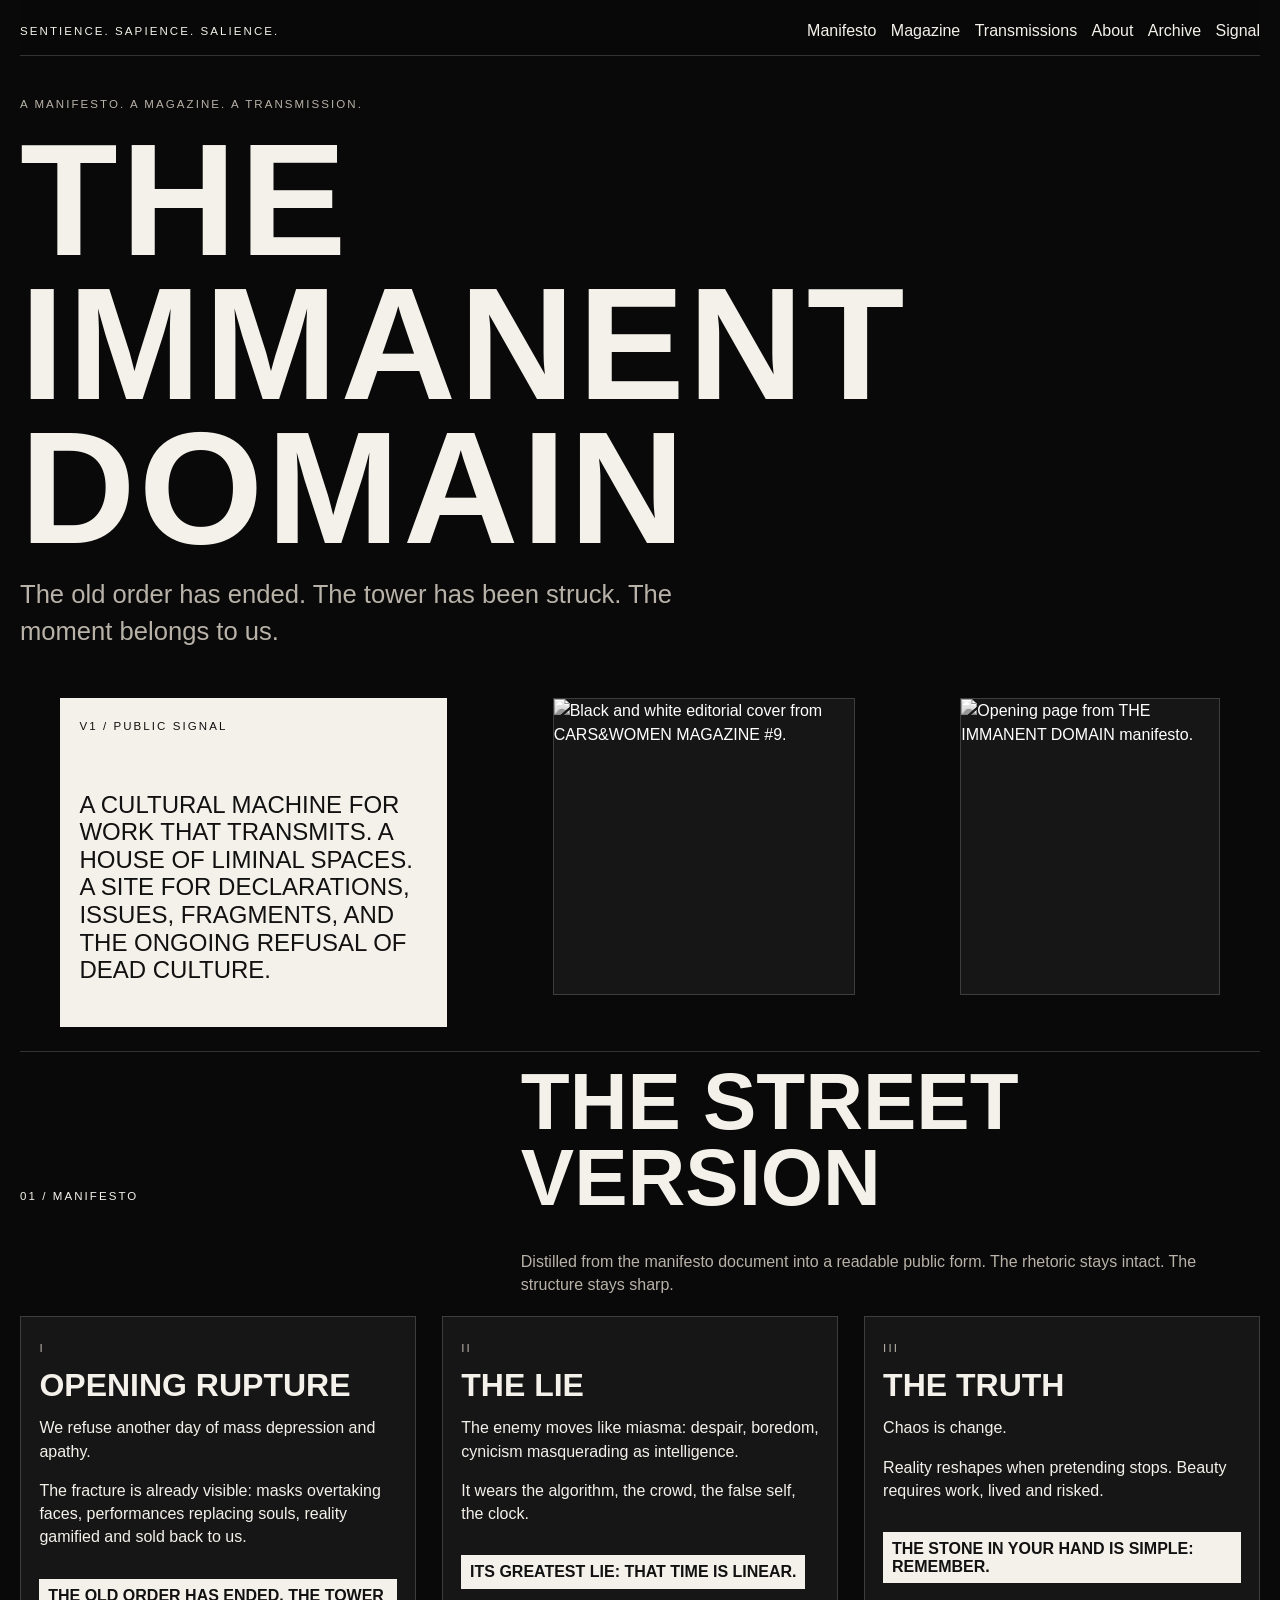
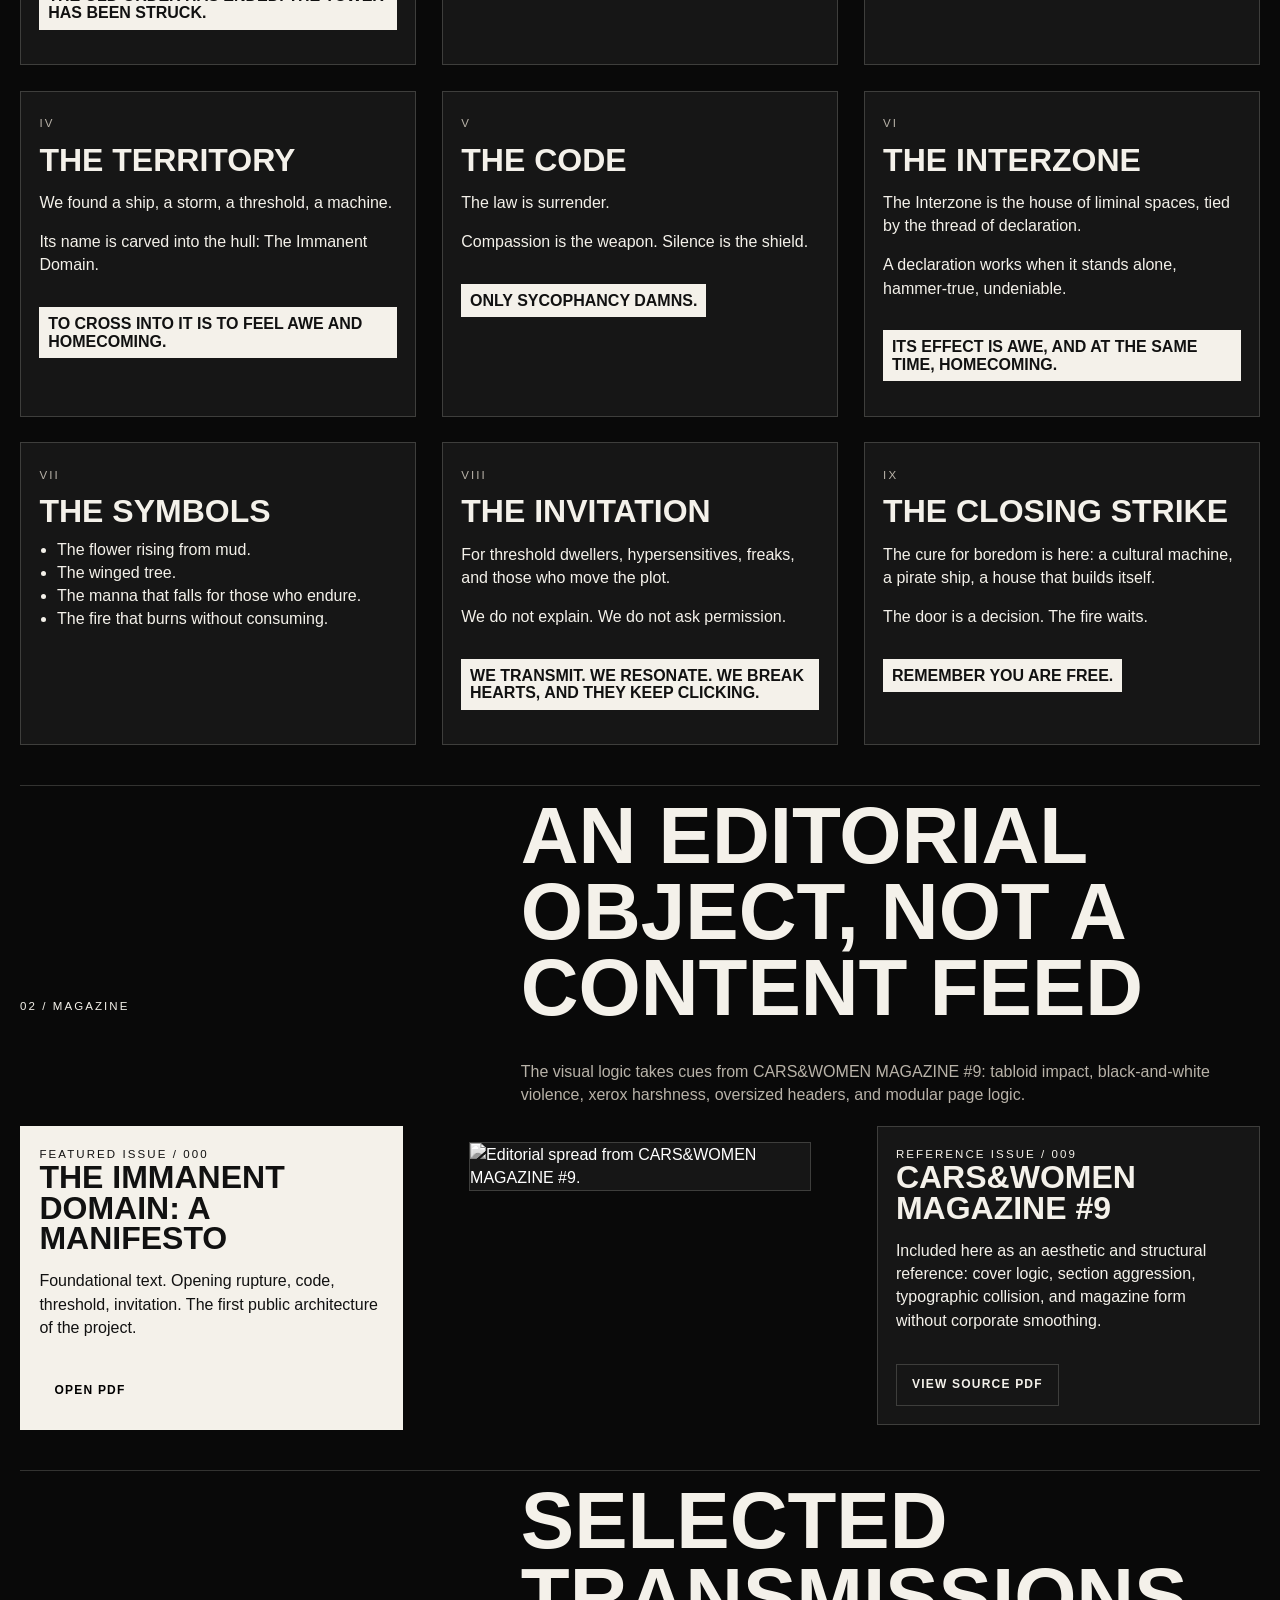
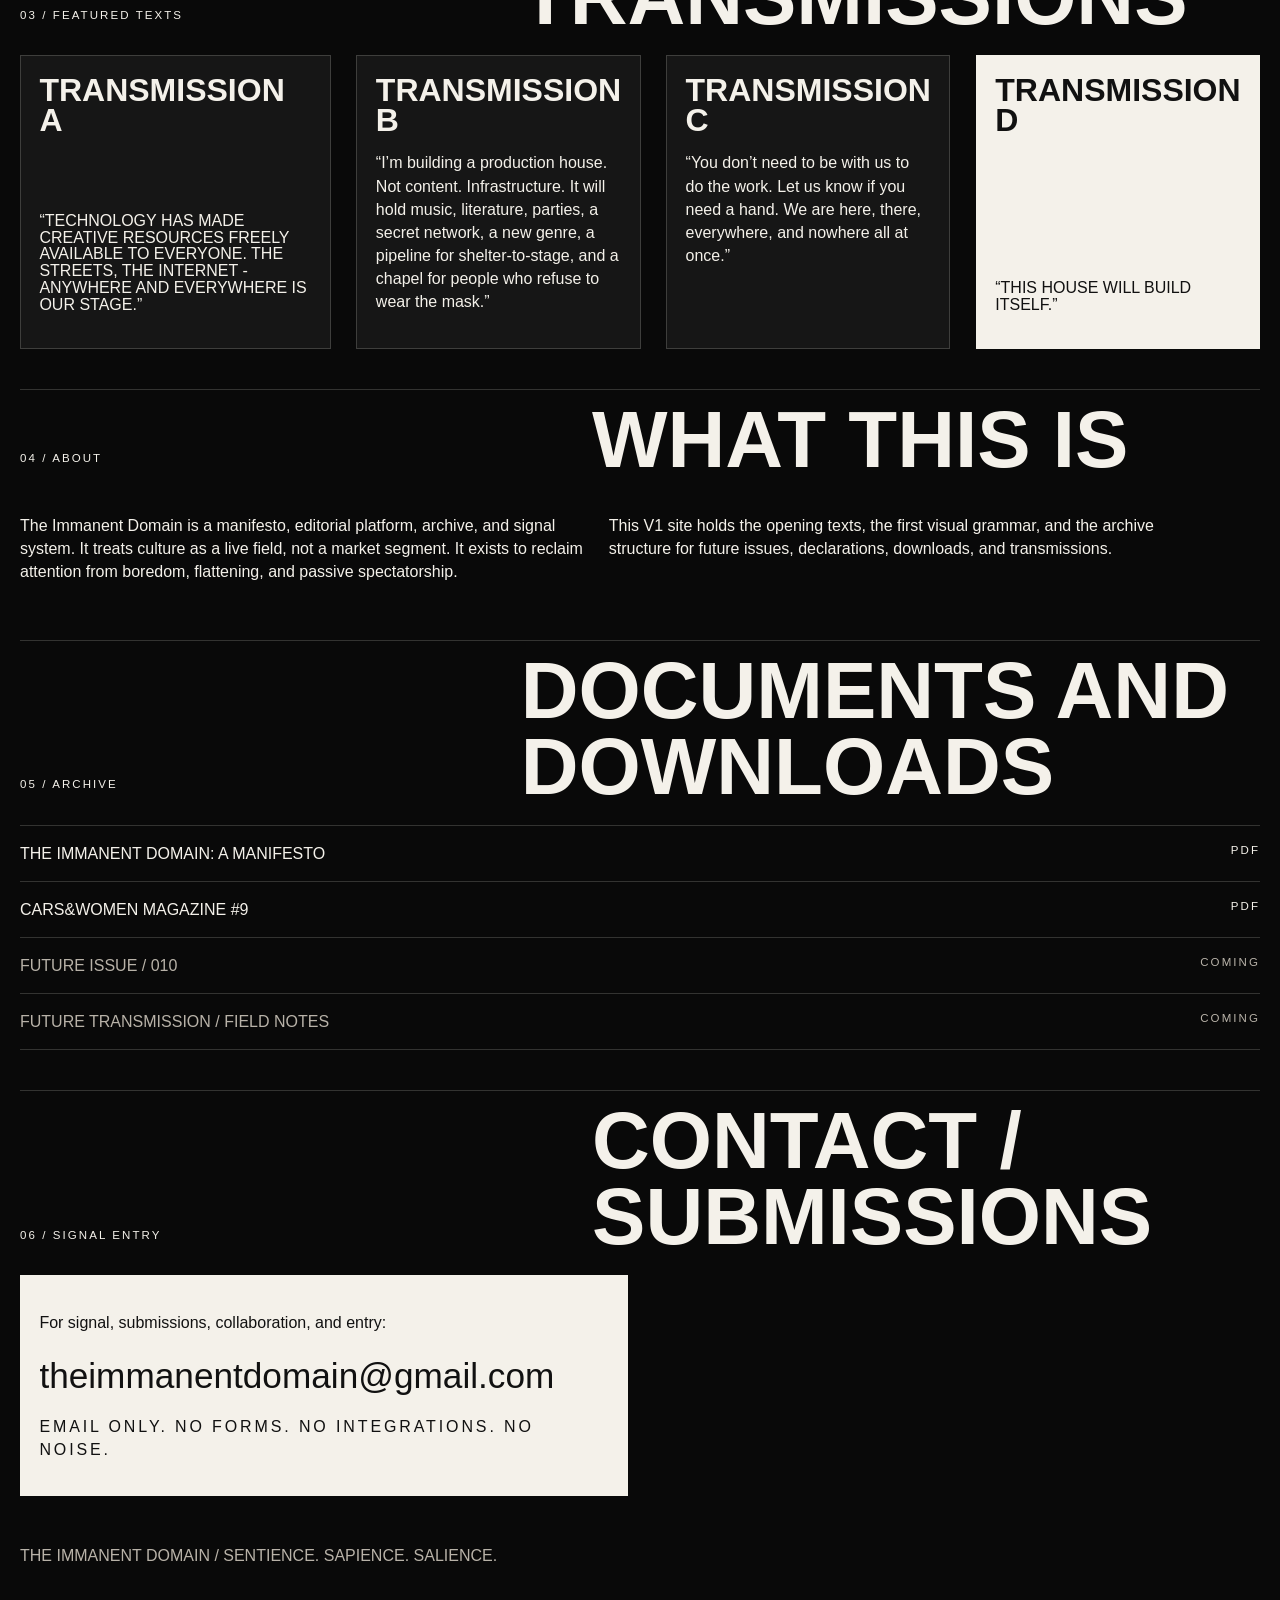
==== index.html @ 0855935e "Add files via upload" ====
<!doctype html>
<html lang="en">
<head>
  <meta charset="utf-8">
  <meta name="viewport" content="width=device-width, initial-scale=1">
  <title>THE IMMANENT DOMAIN</title>
  <meta name="description" content="THE IMMANENT DOMAIN - manifesto, magazine, archive, and transmission.">
  <link rel="stylesheet" href="styles.css">
</head>
<body>
  <a class="skip-link" href="#main">Skip to content</a>

  <header class="site-header">
    <div class="brandline">SENTIENCE. SAPIENCE. SALIENCE.</div>
    <nav class="site-nav" aria-label="Primary">
      <a href="#manifesto">Manifesto</a>
      <a href="#magazine">Magazine</a>
      <a href="#transmissions">Transmissions</a>
      <a href="#about">About</a>
      <a href="#archive">Archive</a>
      <a href="#contact">Signal</a>
    </nav>
  </header>

  <main id="main">
    <section class="hero section-frame" id="home">
      <p class="eyebrow">A MANIFESTO. A MAGAZINE. A TRANSMISSION.</p>
      <h1>THE IMMANENT DOMAIN</h1>
      <p class="hero-declaration">The old order has ended. The tower has been struck. The moment belongs to us.</p>
      <div class="hero-grid">
        <figure class="hero-card hero-card-text inverse">
          <div class="stamp">V1 / PUBLIC SIGNAL</div>
          <p>
            A cultural machine for work that transmits. A house of liminal spaces. A site for declarations,
            issues, fragments, and the ongoing refusal of dead culture.
          </p>
        </figure>
        <figure class="hero-card hero-card-image">
          <img src="assets/img/carswomen-cover-01.png" alt="Black and white editorial cover from CARS&WOMEN MAGAZINE #9.">
        </figure>
        <figure class="hero-card hero-card-image tall">
          <img src="assets/img/manifesto-page-01.png" alt="Opening page from THE IMMANENT DOMAIN manifesto.">
        </figure>
      </div>
    </section>

    <section class="section-frame manifesto" id="manifesto">
      <div class="section-header">
        <p class="section-kicker">01 / MANIFESTO</p>
        <h2>The street version</h2>
        <p class="section-intro">
          Distilled from the manifesto document into a readable public form. The rhetoric stays intact. The structure stays sharp.
        </p>
      </div>

      <div class="manifesto-grid">
        <article class="manifesto-block">
          <span class="roman">I</span>
          <h3>Opening Rupture</h3>
          <p>We refuse another day of mass depression and apathy.</p>
          <p>The fracture is already visible: masks overtaking faces, performances replacing souls, reality gamified and sold back to us.</p>
          <p class="pull">The old order has ended. The tower has been struck.</p>
        </article>

        <article class="manifesto-block">
          <span class="roman">II</span>
          <h3>The Lie</h3>
          <p>The enemy moves like miasma: despair, boredom, cynicism masquerading as intelligence.</p>
          <p>It wears the algorithm, the crowd, the false self, the clock.</p>
          <p class="pull">Its greatest lie: that time is linear.</p>
        </article>

        <article class="manifesto-block">
          <span class="roman">III</span>
          <h3>The Truth</h3>
          <p>Chaos is change.</p>
          <p>Reality reshapes when pretending stops. Beauty requires work, lived and risked.</p>
          <p class="pull">The stone in your hand is simple: remember.</p>
        </article>

        <article class="manifesto-block">
          <span class="roman">IV</span>
          <h3>The Territory</h3>
          <p>We found a ship, a storm, a threshold, a machine.</p>
          <p>Its name is carved into the hull: The Immanent Domain.</p>
          <p class="pull">To cross into it is to feel awe and homecoming.</p>
        </article>

        <article class="manifesto-block">
          <span class="roman">V</span>
          <h3>The Code</h3>
          <p>The law is surrender.</p>
          <p>Compassion is the weapon. Silence is the shield.</p>
          <p class="pull">Only sycophancy damns.</p>
        </article>

        <article class="manifesto-block">
          <span class="roman">VI</span>
          <h3>The Interzone</h3>
          <p>The Interzone is the house of liminal spaces, tied by the thread of declaration.</p>
          <p>A declaration works when it stands alone, hammer-true, undeniable.</p>
          <p class="pull">Its effect is awe, and at the same time, homecoming.</p>
        </article>

        <article class="manifesto-block">
          <span class="roman">VII</span>
          <h3>The Symbols</h3>
          <ul>
            <li>The flower rising from mud.</li>
            <li>The winged tree.</li>
            <li>The manna that falls for those who endure.</li>
            <li>The fire that burns without consuming.</li>
          </ul>
        </article>

        <article class="manifesto-block">
          <span class="roman">VIII</span>
          <h3>The Invitation</h3>
          <p>For threshold dwellers, hypersensitives, freaks, and those who move the plot.</p>
          <p>We do not explain. We do not ask permission.</p>
          <p class="pull">We transmit. We resonate. We break hearts, and they keep clicking.</p>
        </article>

        <article class="manifesto-block">
          <span class="roman">IX</span>
          <h3>The Closing Strike</h3>
          <p>The cure for boredom is here: a cultural machine, a pirate ship, a house that builds itself.</p>
          <p>The door is a decision. The fire waits.</p>
          <p class="pull">Remember you are free.</p>
        </article>
      </div>
    </section>

    <section class="section-frame magazine" id="magazine">
      <div class="section-header">
        <p class="section-kicker">02 / MAGAZINE</p>
        <h2>An editorial object, not a content feed</h2>
        <p class="section-intro">
          The visual logic takes cues from CARS&amp;WOMEN MAGAZINE #9: tabloid impact, black-and-white violence,
          xerox harshness, oversized headers, and modular page logic.
        </p>
      </div>

      <div class="mag-grid">
        <article class="issue-card featured-issue">
          <div class="issue-meta">FEATURED ISSUE / 000</div>
          <h3>THE IMMANENT DOMAIN: A MANIFESTO</h3>
          <p>
            Foundational text. Opening rupture, code, threshold, invitation. The first public architecture of the project.
          </p>
          <a class="button" href="assets/docs/the-immanent-domain-manifesto.pdf">Open PDF</a>
        </article>

        <figure class="issue-card image-card">
          <img src="assets/img/carswomen-editorial-02.png" alt="Editorial spread from CARS&WOMEN MAGAZINE #9.">
        </figure>

        <article class="issue-card">
          <div class="issue-meta">REFERENCE ISSUE / 009</div>
          <h3>CARS&amp;WOMEN MAGAZINE #9</h3>
          <p>
            Included here as an aesthetic and structural reference: cover logic, section aggression, typographic collision,
            and magazine form without corporate smoothing.
          </p>
          <a class="button button-secondary" href="assets/docs/cars-and-women-magazine-9.pdf">View source PDF</a>
        </article>
      </div>
    </section>

    <section class="section-frame transmissions" id="transmissions">
      <div class="section-header">
        <p class="section-kicker">03 / FEATURED TEXTS</p>
        <h2>Selected transmissions</h2>
      </div>

      <div class="transmission-grid">
        <article class="transmission-box quote-box">
          <h3>Transmission A</h3>
          <p class="large-quote">“Technology has made creative resources freely available to everyone. The streets, the internet - anywhere and everywhere is our stage.”</p>
        </article>

        <article class="transmission-box">
          <h3>Transmission B</h3>
          <p>
            “I’m building a production house. Not content. Infrastructure. It will hold music, literature, parties, a secret network,
            a new genre, a pipeline for shelter-to-stage, and a chapel for people who refuse to wear the mask.”
          </p>
        </article>

        <article class="transmission-box">
          <h3>Transmission C</h3>
          <p>
            “You don’t need to be with us to do the work. Let us know if you need a hand. We are here, there, everywhere,
            and nowhere all at once.”
          </p>
        </article>

        <article class="transmission-box quote-box inverse">
          <h3>Transmission D</h3>
          <p class="large-quote">“This house will build itself.”</p>
        </article>
      </div>
    </section>

    <section class="section-frame about" id="about">
      <div class="section-header narrow">
        <p class="section-kicker">04 / ABOUT</p>
        <h2>What this is</h2>
      </div>
      <div class="about-copy">
        <p>
          The Immanent Domain is a manifesto, editorial platform, archive, and signal system. It treats culture as a live field,
          not a market segment. It exists to reclaim attention from boredom, flattening, and passive spectatorship.
        </p>
        <p>
          This V1 site holds the opening texts, the first visual grammar, and the archive structure for future issues, declarations,
          downloads, and transmissions.
        </p>
      </div>
    </section>

    <section class="section-frame archive" id="archive">
      <div class="section-header">
        <p class="section-kicker">05 / ARCHIVE</p>
        <h2>Documents and downloads</h2>
      </div>
      <div class="archive-list">
        <a class="archive-row" href="assets/docs/the-immanent-domain-manifesto.pdf">
          <span>THE IMMANENT DOMAIN: A MANIFESTO</span>
          <span>PDF</span>
        </a>
        <a class="archive-row" href="assets/docs/cars-and-women-magazine-9.pdf">
          <span>CARS&amp;WOMEN MAGAZINE #9</span>
          <span>PDF</span>
        </a>
        <div class="archive-row placeholder" aria-hidden="true">
          <span>FUTURE ISSUE / 010</span>
          <span>COMING</span>
        </div>
        <div class="archive-row placeholder" aria-hidden="true">
          <span>FUTURE TRANSMISSION / FIELD NOTES</span>
          <span>COMING</span>
        </div>
      </div>
    </section>

    <section class="section-frame contact" id="contact">
      <div class="section-header narrow">
        <p class="section-kicker">06 / SIGNAL ENTRY</p>
        <h2>Contact / submissions</h2>
      </div>
      <div class="contact-panel inverse">
        <p>For signal, submissions, collaboration, and entry:</p>
        <a class="contact-link" href="mailto:theimmanentdomain@gmail.com">theimmanentdomain@gmail.com</a>
        <p class="small-note">Email only. No forms. No integrations. No noise.</p>
      </div>
    </section>
  </main>

  <footer class="site-footer">
    <p>THE IMMANENT DOMAIN / SENTIENCE. SAPIENCE. SALIENCE.</p>
  </footer>
</body>
</html>
---- styles.css ----
:root {
  --bg: #090909;
  --bg-soft: #111;
  --fg: #f4f1ea;
  --muted: #b8b2a8;
  --line: rgba(244, 241, 234, 0.18);
  --panel: #161616;
  --panel-strong: #f4f1ea;
  --panel-ink: #111;
  --max: 1240px;
  --gutter: clamp(1rem, 2vw, 2rem);
}

* { box-sizing: border-box; }
html { scroll-behavior: smooth; }
body {
  margin: 0;
  background: var(--bg);
  color: var(--fg);
  font-family: Arial, Helvetica, sans-serif;
  line-height: 1.45;
}

a { color: inherit; text-decoration: none; }
img { display: block; max-width: 100%; height: auto; filter: grayscale(100%) contrast(112%); }

.skip-link {
  position: absolute;
  left: -9999px;
}
.skip-link:focus {
  left: 1rem;
  top: 1rem;
  z-index: 20;
  background: #fff;
  color: #000;
  padding: 0.5rem 0.75rem;
}

.site-header,
.site-footer,
.section-frame,
.hero {
  width: min(calc(100% - 2rem), var(--max));
  margin: 0 auto;
}

.site-header {
  display: flex;
  align-items: center;
  justify-content: space-between;
  gap: 1rem;
  padding: 1rem 0 0.5rem;
  border-bottom: 1px solid var(--line);
  position: sticky;
  top: 0;
  background: rgba(9, 9, 9, 0.95);
  backdrop-filter: blur(8px);
  z-index: 10;
}

.brandline,
.section-kicker,
.issue-meta,
.eyebrow,
.stamp,
.archive-row span:last-child,
.small-note,
.roman {
  text-transform: uppercase;
  letter-spacing: 0.18em;
  font-size: 0.72rem;
}

.site-nav {
  display: flex;
  flex-wrap: wrap;
  justify-content: flex-end;
  gap: 0.9rem;
}

.site-nav a {
  padding: 0.2rem 0;
  border-bottom: 1px solid transparent;
}

.site-nav a:hover,
.site-nav a:focus-visible {
  border-color: var(--fg);
}

.hero {
  padding: 4.5rem 0 1.5rem;
}

.eyebrow {
  color: var(--muted);
  margin: 0 0 1rem;
}

h1,
.section-header h2,
.manifesto-block h3,
.issue-card h3,
.transmission-box h3,
.contact-panel h2 {
  margin: 0;
  font-weight: 900;
  text-transform: uppercase;
}

h1 {
  font-family: Impact, Haettenschweiler, "Arial Narrow Bold", sans-serif;
  font-size: clamp(4.5rem, 13vw, 10rem);
  line-height: 0.9;
  max-width: 10ch;
  letter-spacing: 0.02em;
}

.hero-declaration {
  font-size: clamp(1.15rem, 2vw, 1.6rem);
  max-width: 42rem;
  margin: 1rem 0 0;
  color: var(--muted);
}

.hero-grid {
  display: grid;
  grid-template-columns: 1.1fr 0.9fr 0.8fr;
  gap: var(--gutter);
  margin-top: 2rem;
  align-items: stretch;
}

.hero-card,
.manifesto-block,
.issue-card,
.transmission-box,
.contact-panel {
  border: 1px solid var(--line);
  background: var(--panel);
}

.hero-card-text,
.manifesto-block,
.issue-card,
.transmission-box,
.contact-panel {
  padding: 1.15rem;
}

.hero-card-text {
  display: flex;
  flex-direction: column;
  justify-content: space-between;
  min-height: 100%;
}

.hero-card-text p {
  font-size: clamp(1.1rem, 2vw, 1.5rem);
  line-height: 1.15;
  text-transform: uppercase;
}

.hero-card-image img {
  width: 100%;
  height: 100%;
  object-fit: cover;
}

.hero-card.tall img { min-height: 100%; }

.section-frame {
  padding: 2.5rem 0 0;
}

.section-header {
  display: grid;
  grid-template-columns: 0.9fr 1.4fr;
  gap: var(--gutter);
  align-items: end;
  margin-bottom: 1.25rem;
  border-top: 1px solid var(--line);
  padding-top: 0.75rem;
}

.section-header.narrow {
  grid-template-columns: 0.9fr 1.1fr;
}

.section-header h2 {
  font-family: Impact, Haettenschweiler, "Arial Narrow Bold", sans-serif;
  font-size: clamp(2.4rem, 7vw, 5rem);
  line-height: 0.95;
}

.section-intro {
  grid-column: 2;
  max-width: 44rem;
  color: var(--muted);
  margin: 0.5rem 0 0;
}

.manifesto-grid {
  display: grid;
  grid-template-columns: repeat(3, minmax(0, 1fr));
  gap: var(--gutter);
}

.manifesto-block {
  min-height: 17rem;
  position: relative;
}

.manifesto-block .roman {
  display: inline-block;
  margin-bottom: 0.8rem;
  color: var(--muted);
}

.manifesto-block h3,
.issue-card h3,
.transmission-box h3 {
  font-family: Impact, Haettenschweiler, "Arial Narrow Bold", sans-serif;
  font-size: 2rem;
  line-height: 0.95;
  margin-bottom: 0.7rem;
}

.manifesto-block p,
.manifesto-block li,
.issue-card p,
.transmission-box p,
.about-copy p,
.contact-panel p {
  font-size: 1rem;
}

.manifesto-block ul {
  margin: 0;
  padding-left: 1.1rem;
}

.pull {
  margin-top: 0.9rem;
  padding: 0.5rem 0.55rem;
  background: var(--panel-strong);
  color: var(--panel-ink);
  display: inline-block;
  font-weight: 700;
  text-transform: uppercase;
  line-height: 1.1;
}

.mag-grid {
  display: grid;
  grid-template-columns: 1fr 1.1fr 1fr;
  gap: var(--gutter);
  align-items: start;
}

.featured-issue {
  background: var(--panel-strong);
  color: var(--panel-ink);
}

.image-card {
  padding: 0;
  overflow: hidden;
}

.button {
  display: inline-block;
  margin-top: 1rem;
  background: var(--fg);
  color: #000;
  padding: 0.7rem 0.95rem;
  text-transform: uppercase;
  letter-spacing: 0.1em;
  font-size: 0.75rem;
  font-weight: 700;
}

.button-secondary {
  background: transparent;
  color: var(--fg);
  border: 1px solid var(--line);
}

.transmission-grid {
  display: grid;
  grid-template-columns: 1.1fr 1fr 1fr 0.8fr;
  gap: var(--gutter);
}

.quote-box {
  display: flex;
  flex-direction: column;
  justify-content: space-between;
}

.large-quote {
  font-size: clamp(1.35rem, 2vw, 2rem);
  line-height: 1.05;
  text-transform: uppercase;
}

.inverse {
  background: var(--panel-strong);
  color: var(--panel-ink);
}

.about-copy {
  display: grid;
  grid-template-columns: repeat(2, minmax(0, 1fr));
  gap: var(--gutter);
  max-width: 72rem;
}

.archive-list {
  border-top: 1px solid var(--line);
}

.archive-row {
  display: grid;
  grid-template-columns: 1fr auto;
  gap: 1rem;
  padding: 1rem 0;
  border-bottom: 1px solid var(--line);
}

.archive-row:hover,
.archive-row:focus-visible {
  background: rgba(255,255,255,0.03);
}

.archive-row.placeholder {
  color: var(--muted);
}

.contact-panel {
  max-width: 38rem;
}

.contact-link {
  display: inline-block;
  margin: 0.5rem 0 0.35rem;
  font-size: clamp(1.4rem, 3vw, 2.2rem);
  line-height: 1;
  font-family: Impact, Haettenschweiler, "Arial Narrow Bold", sans-serif;
}

.site-footer {
  padding: 2rem 0 3rem;
  color: var(--muted);
}

@media (max-width: 980px) {
  .site-header {
    position: static;
    flex-direction: column;
    align-items: flex-start;
  }

  .hero-grid,
  .manifesto-grid,
  .mag-grid,
  .transmission-grid,
  .about-copy,
  .section-header,
  .section-header.narrow {
    grid-template-columns: 1fr;
  }

  .section-intro { grid-column: auto; }

  .hero-card-image img {
    max-height: 32rem;
  }
}

@media (max-width: 640px) {
  body { font-size: 16px; }
  .hero { padding-top: 2rem; }
  .section-frame { padding-top: 2rem; }
  .site-header,
  .site-footer,
  .section-frame,
  .hero { width: min(calc(100% - 1.2rem), var(--max)); }
  .site-nav { gap: 0.6rem 0.9rem; }
  .manifesto-block,
  .issue-card,
  .transmission-box,
  .contact-panel,
  .hero-card-text { padding: 0.95rem; }
}
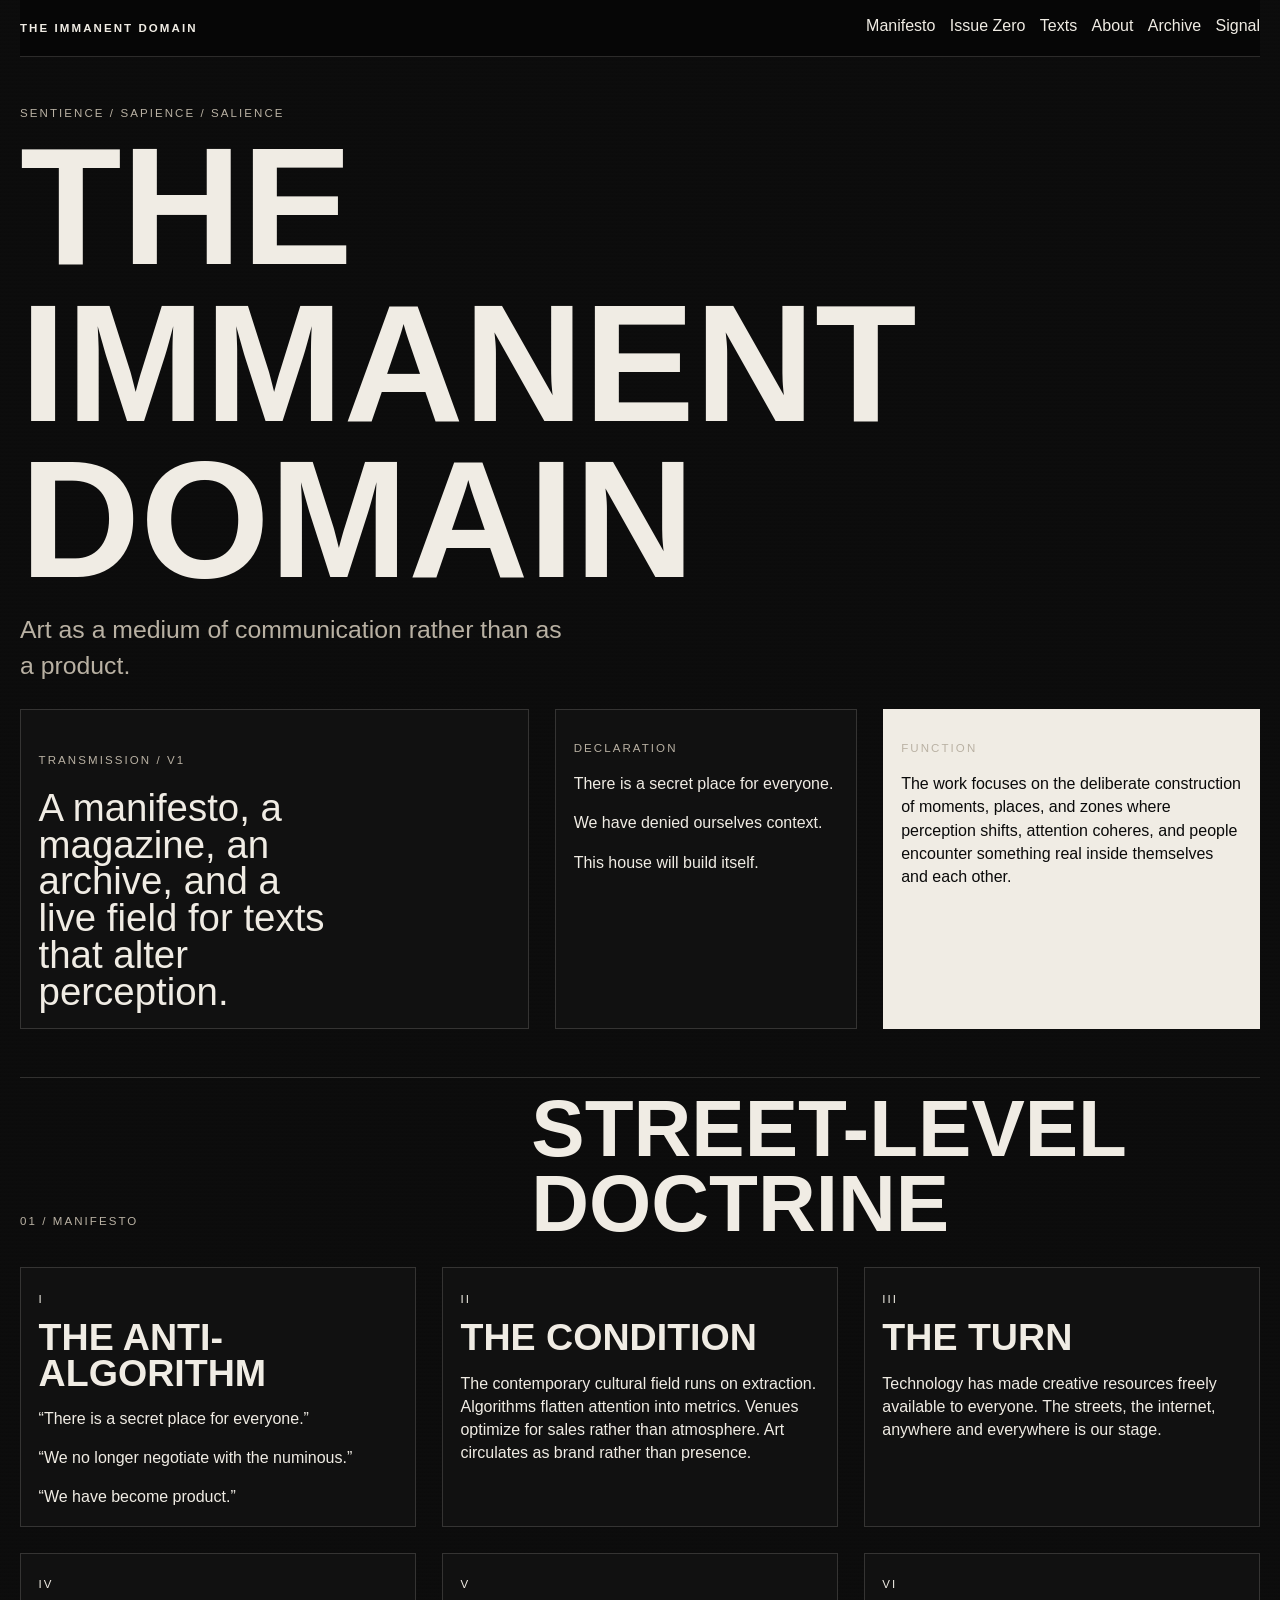
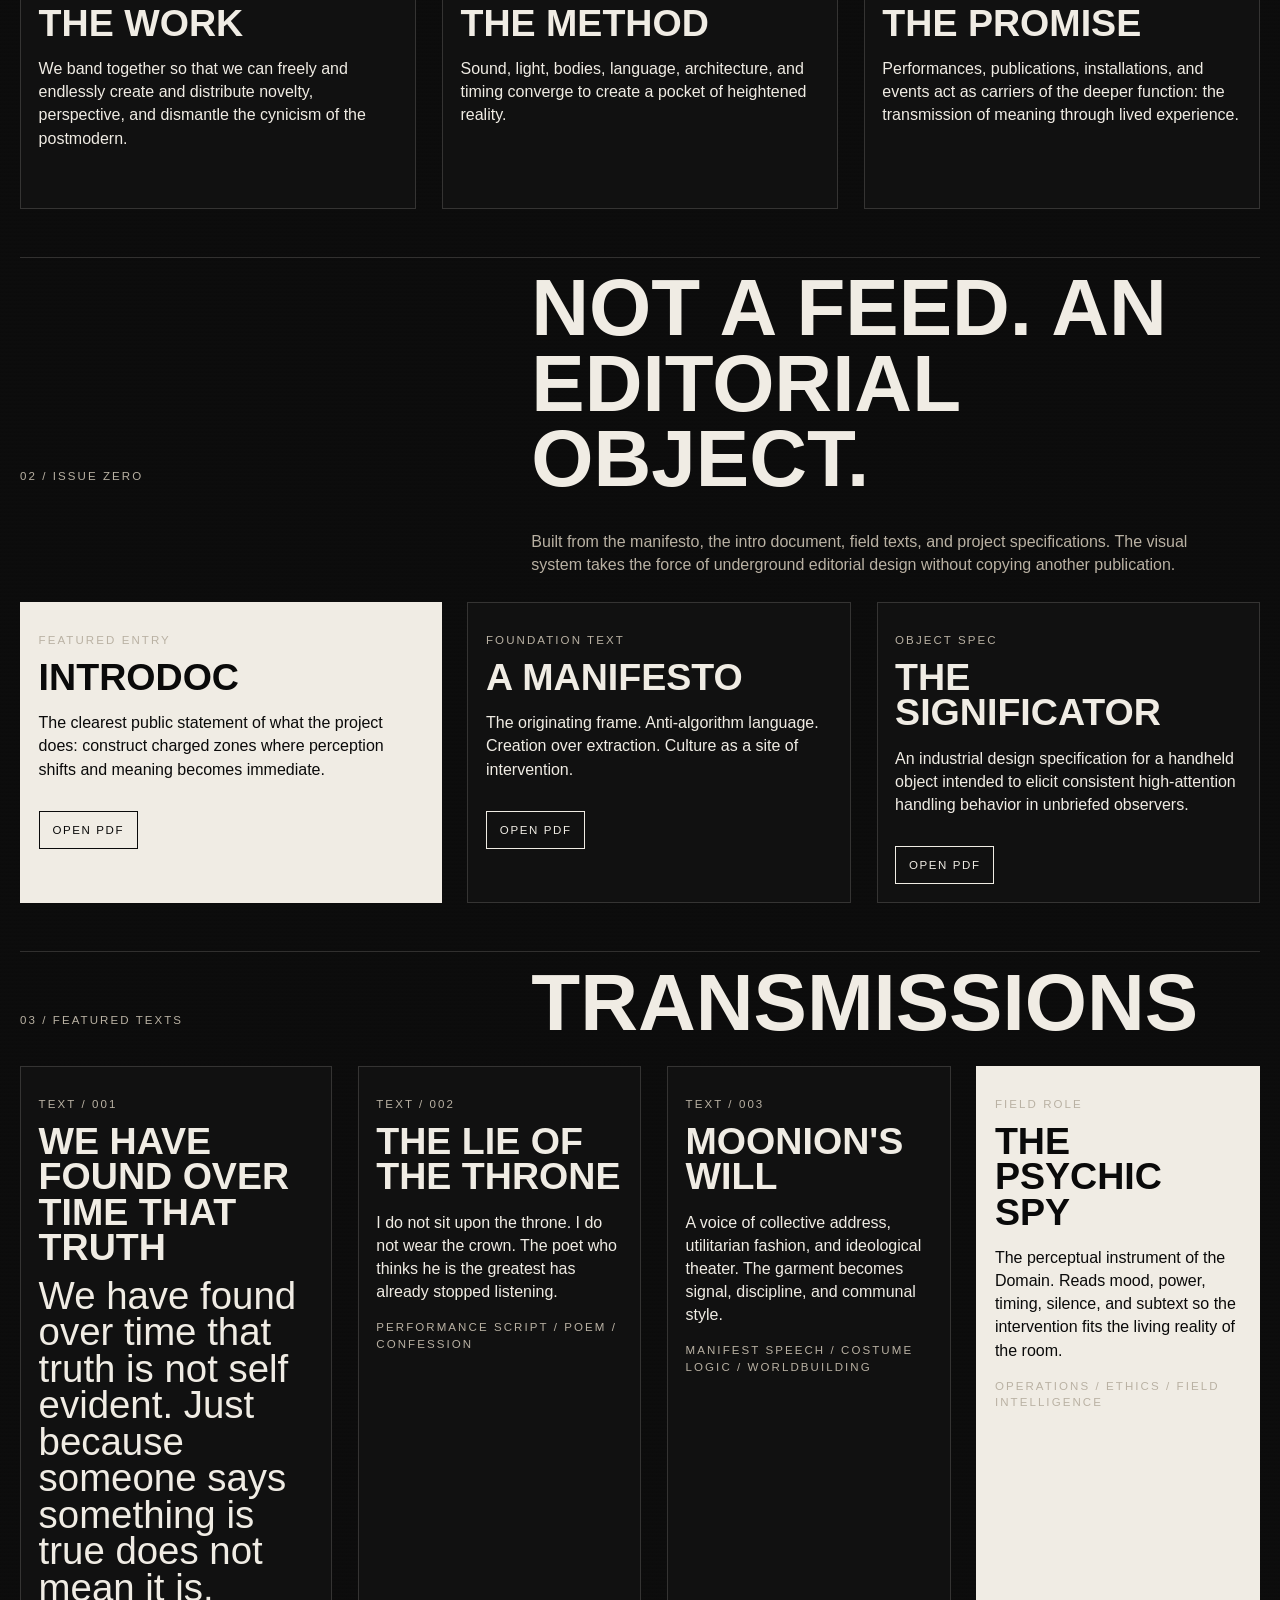
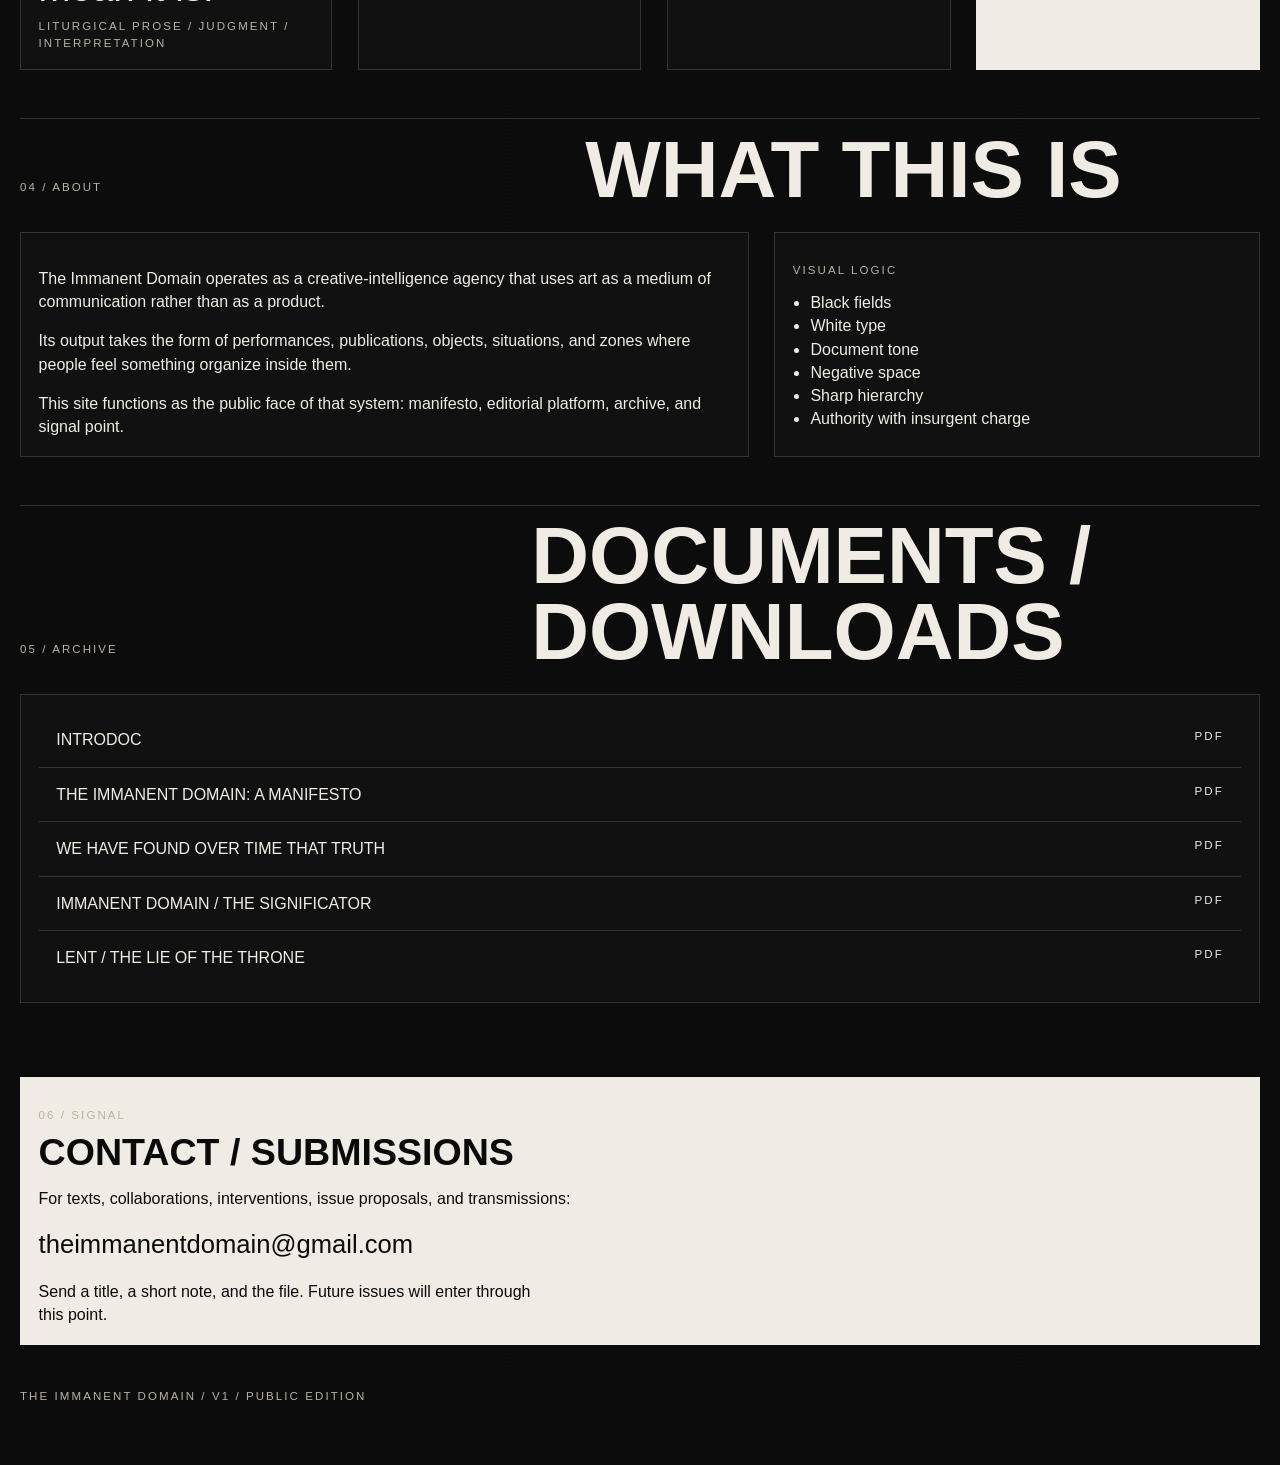
==== commit 1ca844e4: "Add files via upload" ====
--- a/index.html
+++ b/index.html
@@ -4,261 +4,221 @@
   <meta charset="utf-8">
   <meta name="viewport" content="width=device-width, initial-scale=1">
   <title>THE IMMANENT DOMAIN</title>
-  <meta name="description" content="THE IMMANENT DOMAIN - manifesto, magazine, archive, and transmission.">
+  <meta name="description" content="THE IMMANENT DOMAIN - manifesto, editorial platform, transmissions, archive.">
   <link rel="stylesheet" href="styles.css">
 </head>
 <body>
   <a class="skip-link" href="#main">Skip to content</a>
 
   <header class="site-header">
-    <div class="brandline">SENTIENCE. SAPIENCE. SALIENCE.</div>
+    <div class="site-mark">THE IMMANENT DOMAIN</div>
     <nav class="site-nav" aria-label="Primary">
       <a href="#manifesto">Manifesto</a>
-      <a href="#magazine">Magazine</a>
-      <a href="#transmissions">Transmissions</a>
+      <a href="#issue-zero">Issue Zero</a>
+      <a href="#texts">Texts</a>
       <a href="#about">About</a>
       <a href="#archive">Archive</a>
-      <a href="#contact">Signal</a>
+      <a href="#signal">Signal</a>
     </nav>
   </header>
 
   <main id="main">
-    <section class="hero section-frame" id="home">
-      <p class="eyebrow">A MANIFESTO. A MAGAZINE. A TRANSMISSION.</p>
+    <section class="hero grid-shell" id="home">
+      <div class="hero-topline">SENTIENCE / SAPIENCE / SALIENCE</div>
       <h1>THE IMMANENT DOMAIN</h1>
-      <p class="hero-declaration">The old order has ended. The tower has been struck. The moment belongs to us.</p>
+      <p class="hero-subtitle">Art as a medium of communication rather than as a product.</p>
+
       <div class="hero-grid">
-        <figure class="hero-card hero-card-text inverse">
-          <div class="stamp">V1 / PUBLIC SIGNAL</div>
-          <p>
-            A cultural machine for work that transmits. A house of liminal spaces. A site for declarations,
-            issues, fragments, and the ongoing refusal of dead culture.
-          </p>
-        </figure>
-        <figure class="hero-card hero-card-image">
-          <img src="assets/img/carswomen-cover-01.png" alt="Black and white editorial cover from CARS&WOMEN MAGAZINE #9.">
-        </figure>
-        <figure class="hero-card hero-card-image tall">
-          <img src="assets/img/manifesto-page-01.png" alt="Opening page from THE IMMANENT DOMAIN manifesto.">
-        </figure>
-      </div>
-    </section>
-
-    <section class="section-frame manifesto" id="manifesto">
-      <div class="section-header">
+        <div class="hero-panel hero-panel-wide">
+          <p class="panel-kicker">TRANSMISSION / V1</p>
+          <p class="hero-statement">A manifesto, a magazine, an archive, and a live field for texts that alter perception.</p>
+        </div>
+
+        <div class="hero-panel">
+          <p class="panel-kicker">DECLARATION</p>
+          <p>There is a secret place for everyone.</p>
+          <p>We have denied ourselves context.</p>
+          <p>This house will build itself.</p>
+        </div>
+
+        <div class="hero-panel hero-panel-invert">
+          <p class="panel-kicker">FUNCTION</p>
+          <p>The work focuses on the deliberate construction of moments, places, and zones where perception shifts, attention coheres, and people encounter something real inside themselves and each other.</p>
+        </div>
+      </div>
+    </section>
+
+    <section class="section grid-shell" id="manifesto">
+      <div class="section-head">
         <p class="section-kicker">01 / MANIFESTO</p>
-        <h2>The street version</h2>
-        <p class="section-intro">
-          Distilled from the manifesto document into a readable public form. The rhetoric stays intact. The structure stays sharp.
-        </p>
+        <h2>Street-level doctrine</h2>
       </div>
 
       <div class="manifesto-grid">
-        <article class="manifesto-block">
-          <span class="roman">I</span>
-          <h3>Opening Rupture</h3>
-          <p>We refuse another day of mass depression and apathy.</p>
-          <p>The fracture is already visible: masks overtaking faces, performances replacing souls, reality gamified and sold back to us.</p>
-          <p class="pull">The old order has ended. The tower has been struck.</p>
-        </article>
-
-        <article class="manifesto-block">
-          <span class="roman">II</span>
-          <h3>The Lie</h3>
-          <p>The enemy moves like miasma: despair, boredom, cynicism masquerading as intelligence.</p>
-          <p>It wears the algorithm, the crowd, the false self, the clock.</p>
-          <p class="pull">Its greatest lie: that time is linear.</p>
-        </article>
-
-        <article class="manifesto-block">
-          <span class="roman">III</span>
-          <h3>The Truth</h3>
-          <p>Chaos is change.</p>
-          <p>Reality reshapes when pretending stops. Beauty requires work, lived and risked.</p>
-          <p class="pull">The stone in your hand is simple: remember.</p>
-        </article>
-
-        <article class="manifesto-block">
-          <span class="roman">IV</span>
-          <h3>The Territory</h3>
-          <p>We found a ship, a storm, a threshold, a machine.</p>
-          <p>Its name is carved into the hull: The Immanent Domain.</p>
-          <p class="pull">To cross into it is to feel awe and homecoming.</p>
-        </article>
-
-        <article class="manifesto-block">
-          <span class="roman">V</span>
-          <h3>The Code</h3>
-          <p>The law is surrender.</p>
-          <p>Compassion is the weapon. Silence is the shield.</p>
-          <p class="pull">Only sycophancy damns.</p>
-        </article>
-
-        <article class="manifesto-block">
-          <span class="roman">VI</span>
-          <h3>The Interzone</h3>
-          <p>The Interzone is the house of liminal spaces, tied by the thread of declaration.</p>
-          <p>A declaration works when it stands alone, hammer-true, undeniable.</p>
-          <p class="pull">Its effect is awe, and at the same time, homecoming.</p>
-        </article>
-
-        <article class="manifesto-block">
-          <span class="roman">VII</span>
-          <h3>The Symbols</h3>
-          <ul>
-            <li>The flower rising from mud.</li>
-            <li>The winged tree.</li>
-            <li>The manna that falls for those who endure.</li>
-            <li>The fire that burns without consuming.</li>
-          </ul>
-        </article>
-
-        <article class="manifesto-block">
-          <span class="roman">VIII</span>
-          <h3>The Invitation</h3>
-          <p>For threshold dwellers, hypersensitives, freaks, and those who move the plot.</p>
-          <p>We do not explain. We do not ask permission.</p>
-          <p class="pull">We transmit. We resonate. We break hearts, and they keep clicking.</p>
-        </article>
-
-        <article class="manifesto-block">
-          <span class="roman">IX</span>
-          <h3>The Closing Strike</h3>
-          <p>The cure for boredom is here: a cultural machine, a pirate ship, a house that builds itself.</p>
-          <p>The door is a decision. The fire waits.</p>
-          <p class="pull">Remember you are free.</p>
-        </article>
-      </div>
-    </section>
-
-    <section class="section-frame magazine" id="magazine">
-      <div class="section-header">
-        <p class="section-kicker">02 / MAGAZINE</p>
-        <h2>An editorial object, not a content feed</h2>
-        <p class="section-intro">
-          The visual logic takes cues from CARS&amp;WOMEN MAGAZINE #9: tabloid impact, black-and-white violence,
-          xerox harshness, oversized headers, and modular page logic.
-        </p>
-      </div>
-
-      <div class="mag-grid">
-        <article class="issue-card featured-issue">
-          <div class="issue-meta">FEATURED ISSUE / 000</div>
-          <h3>THE IMMANENT DOMAIN: A MANIFESTO</h3>
-          <p>
-            Foundational text. Opening rupture, code, threshold, invitation. The first public architecture of the project.
-          </p>
-          <a class="button" href="assets/docs/the-immanent-domain-manifesto.pdf">Open PDF</a>
-        </article>
-
-        <figure class="issue-card image-card">
-          <img src="assets/img/carswomen-editorial-02.png" alt="Editorial spread from CARS&WOMEN MAGAZINE #9.">
-        </figure>
-
-        <article class="issue-card">
-          <div class="issue-meta">REFERENCE ISSUE / 009</div>
-          <h3>CARS&amp;WOMEN MAGAZINE #9</h3>
-          <p>
-            Included here as an aesthetic and structural reference: cover logic, section aggression, typographic collision,
-            and magazine form without corporate smoothing.
-          </p>
-          <a class="button button-secondary" href="assets/docs/cars-and-women-magazine-9.pdf">View source PDF</a>
-        </article>
-      </div>
-    </section>
-
-    <section class="section-frame transmissions" id="transmissions">
-      <div class="section-header">
+        <article class="card manifesto-card">
+          <span class="card-index">I</span>
+          <h3>The anti-algorithm</h3>
+          <p>“There is a secret place for everyone.”</p>
+          <p>“We no longer negotiate with the numinous.”</p>
+          <p>“We have become product.”</p>
+        </article>
+
+        <article class="card manifesto-card">
+          <span class="card-index">II</span>
+          <h3>The condition</h3>
+          <p>The contemporary cultural field runs on extraction. Algorithms flatten attention into metrics. Venues optimize for sales rather than atmosphere. Art circulates as brand rather than presence.</p>
+        </article>
+
+        <article class="card manifesto-card">
+          <span class="card-index">III</span>
+          <h3>The turn</h3>
+          <p>Technology has made creative resources freely available to everyone. The streets, the internet, anywhere and everywhere is our stage.</p>
+        </article>
+
+        <article class="card manifesto-card">
+          <span class="card-index">IV</span>
+          <h3>The work</h3>
+          <p>We band together so that we can freely and endlessly create and distribute novelty, perspective, and dismantle the cynicism of the postmodern.</p>
+        </article>
+
+        <article class="card manifesto-card">
+          <span class="card-index">V</span>
+          <h3>The method</h3>
+          <p>Sound, light, bodies, language, architecture, and timing converge to create a pocket of heightened reality.</p>
+        </article>
+
+        <article class="card manifesto-card">
+          <span class="card-index">VI</span>
+          <h3>The promise</h3>
+          <p>Performances, publications, installations, and events act as carriers of the deeper function: the transmission of meaning through lived experience.</p>
+        </article>
+      </div>
+    </section>
+
+    <section class="section grid-shell" id="issue-zero">
+      <div class="section-head issue-head">
+        <p class="section-kicker">02 / ISSUE ZERO</p>
+        <h2>Not a feed. An editorial object.</h2>
+        <p class="section-intro">Built from the manifesto, the intro document, field texts, and project specifications. The visual system takes the force of underground editorial design without copying another publication.</p>
+      </div>
+
+      <div class="issue-layout">
+        <article class="issue-feature card card-invert">
+          <p class="panel-kicker">FEATURED ENTRY</p>
+          <h3>INTRODOC</h3>
+          <p>The clearest public statement of what the project does: construct charged zones where perception shifts and meaning becomes immediate.</p>
+          <a class="button" href="docs/immanent-domain-introdoc.pdf">Open PDF</a>
+        </article>
+
+        <article class="issue-feature card">
+          <p class="panel-kicker">FOUNDATION TEXT</p>
+          <h3>A MANIFESTO</h3>
+          <p>The originating frame. Anti-algorithm language. Creation over extraction. Culture as a site of intervention.</p>
+          <a class="button" href="docs/immanent-domain-manifesto.pdf">Open PDF</a>
+        </article>
+
+        <article class="issue-feature card">
+          <p class="panel-kicker">OBJECT SPEC</p>
+          <h3>THE SIGNIFICATOR</h3>
+          <p>An industrial design specification for a handheld object intended to elicit consistent high-attention handling behavior in unbriefed observers.</p>
+          <a class="button" href="docs/immanent-domain-significator-spec.pdf">Open PDF</a>
+        </article>
+      </div>
+    </section>
+
+    <section class="section grid-shell" id="texts">
+      <div class="section-head">
         <p class="section-kicker">03 / FEATURED TEXTS</p>
-        <h2>Selected transmissions</h2>
-      </div>
-
-      <div class="transmission-grid">
-        <article class="transmission-box quote-box">
-          <h3>Transmission A</h3>
-          <p class="large-quote">“Technology has made creative resources freely available to everyone. The streets, the internet - anywhere and everywhere is our stage.”</p>
-        </article>
-
-        <article class="transmission-box">
-          <h3>Transmission B</h3>
-          <p>
-            “I’m building a production house. Not content. Infrastructure. It will hold music, literature, parties, a secret network,
-            a new genre, a pipeline for shelter-to-stage, and a chapel for people who refuse to wear the mask.”
-          </p>
-        </article>
-
-        <article class="transmission-box">
-          <h3>Transmission C</h3>
-          <p>
-            “You don’t need to be with us to do the work. Let us know if you need a hand. We are here, there, everywhere,
-            and nowhere all at once.”
-          </p>
-        </article>
-
-        <article class="transmission-box quote-box inverse">
-          <h3>Transmission D</h3>
-          <p class="large-quote">“This house will build itself.”</p>
-        </article>
-      </div>
-    </section>
-
-    <section class="section-frame about" id="about">
-      <div class="section-header narrow">
+        <h2>Transmissions</h2>
+      </div>
+
+      <div class="text-grid">
+        <article class="text-block card quote-block">
+          <p class="panel-kicker">TEXT / 001</p>
+          <h3>We Have Found Over Time That Truth</h3>
+          <blockquote>
+            We have found over time that truth is not self evident. Just because someone says something is true does not mean it is.
+          </blockquote>
+          <p class="meta-line">Liturgical prose / judgment / interpretation</p>
+        </article>
+
+        <article class="text-block card">
+          <p class="panel-kicker">TEXT / 002</p>
+          <h3>The Lie of the Throne</h3>
+          <p>I do not sit upon the throne. I do not wear the crown. The poet who thinks he is the greatest has already stopped listening.</p>
+          <p class="meta-line">Performance script / poem / confession</p>
+        </article>
+
+        <article class="text-block card">
+          <p class="panel-kicker">TEXT / 003</p>
+          <h3>Moonion's Will</h3>
+          <p>A voice of collective address, utilitarian fashion, and ideological theater. The garment becomes signal, discipline, and communal style.</p>
+          <p class="meta-line">Manifest speech / costume logic / worldbuilding</p>
+        </article>
+
+        <article class="text-block card card-invert">
+          <p class="panel-kicker">FIELD ROLE</p>
+          <h3>The Psychic Spy</h3>
+          <p>The perceptual instrument of the Domain. Reads mood, power, timing, silence, and subtext so the intervention fits the living reality of the room.</p>
+          <p class="meta-line">Operations / ethics / field intelligence</p>
+        </article>
+      </div>
+    </section>
+
+    <section class="section grid-shell" id="about">
+      <div class="section-head narrow">
         <p class="section-kicker">04 / ABOUT</p>
         <h2>What this is</h2>
       </div>
-      <div class="about-copy">
-        <p>
-          The Immanent Domain is a manifesto, editorial platform, archive, and signal system. It treats culture as a live field,
-          not a market segment. It exists to reclaim attention from boredom, flattening, and passive spectatorship.
-        </p>
-        <p>
-          This V1 site holds the opening texts, the first visual grammar, and the archive structure for future issues, declarations,
-          downloads, and transmissions.
-        </p>
-      </div>
-    </section>
-
-    <section class="section-frame archive" id="archive">
-      <div class="section-header">
+
+      <div class="about-layout">
+        <div class="about-copy card">
+          <p>The Immanent Domain operates as a creative-intelligence agency that uses art as a medium of communication rather than as a product.</p>
+          <p>Its output takes the form of performances, publications, objects, situations, and zones where people feel something organize inside them.</p>
+          <p>This site functions as the public face of that system: manifesto, editorial platform, archive, and signal point.</p>
+        </div>
+        <div class="about-copy card">
+          <p class="panel-kicker">VISUAL LOGIC</p>
+          <ul class="plain-list">
+            <li>Black fields</li>
+            <li>White type</li>
+            <li>Document tone</li>
+            <li>Negative space</li>
+            <li>Sharp hierarchy</li>
+            <li>Authority with insurgent charge</li>
+          </ul>
+        </div>
+      </div>
+    </section>
+
+    <section class="section grid-shell" id="archive">
+      <div class="section-head">
         <p class="section-kicker">05 / ARCHIVE</p>
-        <h2>Documents and downloads</h2>
-      </div>
-      <div class="archive-list">
-        <a class="archive-row" href="assets/docs/the-immanent-domain-manifesto.pdf">
-          <span>THE IMMANENT DOMAIN: A MANIFESTO</span>
-          <span>PDF</span>
-        </a>
-        <a class="archive-row" href="assets/docs/cars-and-women-magazine-9.pdf">
-          <span>CARS&amp;WOMEN MAGAZINE #9</span>
-          <span>PDF</span>
-        </a>
-        <div class="archive-row placeholder" aria-hidden="true">
-          <span>FUTURE ISSUE / 010</span>
-          <span>COMING</span>
-        </div>
-        <div class="archive-row placeholder" aria-hidden="true">
-          <span>FUTURE TRANSMISSION / FIELD NOTES</span>
-          <span>COMING</span>
-        </div>
-      </div>
-    </section>
-
-    <section class="section-frame contact" id="contact">
-      <div class="section-header narrow">
-        <p class="section-kicker">06 / SIGNAL ENTRY</p>
+        <h2>Documents / downloads</h2>
+      </div>
+
+      <div class="archive-list card">
+        <a class="archive-row" href="docs/immanent-domain-introdoc.pdf"><span>INTRODOC</span><span>PDF</span></a>
+        <a class="archive-row" href="docs/immanent-domain-manifesto.pdf"><span>THE IMMANENT DOMAIN: A MANIFESTO</span><span>PDF</span></a>
+        <a class="archive-row" href="docs/immanent-domain-truth.pdf"><span>WE HAVE FOUND OVER TIME THAT TRUTH</span><span>PDF</span></a>
+        <a class="archive-row" href="docs/immanent-domain-significator-spec.pdf"><span>IMMANENT DOMAIN / THE SIGNIFICATOR</span><span>PDF</span></a>
+        <a class="archive-row" href="docs/immanent-domain-lent-script.pdf"><span>LENT / THE LIE OF THE THRONE</span><span>PDF</span></a>
+      </div>
+    </section>
+
+    <section class="section grid-shell" id="signal">
+      <div class="signal-box card card-invert">
+        <p class="section-kicker">06 / SIGNAL</p>
         <h2>Contact / submissions</h2>
-      </div>
-      <div class="contact-panel inverse">
-        <p>For signal, submissions, collaboration, and entry:</p>
-        <a class="contact-link" href="mailto:theimmanentdomain@gmail.com">theimmanentdomain@gmail.com</a>
-        <p class="small-note">Email only. No forms. No integrations. No noise.</p>
+        <p>For texts, collaborations, interventions, issue proposals, and transmissions:</p>
+        <p><a class="signal-link" href="mailto:theimmanentdomain@gmail.com">theimmanentdomain@gmail.com</a></p>
+        <p class="signal-note">Send a title, a short note, and the file. Future issues will enter through this point.</p>
       </div>
     </section>
   </main>
 
-  <footer class="site-footer">
-    <p>THE IMMANENT DOMAIN / SENTIENCE. SAPIENCE. SALIENCE.</p>
+  <footer class="site-footer grid-shell">
+    <p>THE IMMANENT DOMAIN / V1 / PUBLIC EDITION</p>
   </footer>
 </body>
 </html>
--- a/styles.css
+++ b/styles.css
@@ -1,12 +1,11 @@
 :root {
-  --bg: #090909;
-  --bg-soft: #111;
-  --fg: #f4f1ea;
-  --muted: #b8b2a8;
-  --line: rgba(244, 241, 234, 0.18);
-  --panel: #161616;
-  --panel-strong: #f4f1ea;
-  --panel-ink: #111;
+  --bg: #070707;
+  --fg: #f0ece4;
+  --muted: #b9b1a3;
+  --line: rgba(240, 236, 228, 0.16);
+  --panel: #111111;
+  --paper: #f0ece4;
+  --ink: #0a0a0a;
   --max: 1240px;
   --gutter: clamp(1rem, 2vw, 2rem);
 }
@@ -19,10 +18,12 @@
   color: var(--fg);
   font-family: Arial, Helvetica, sans-serif;
   line-height: 1.45;
+  background-image:
+    linear-gradient(rgba(255,255,255,0.02), rgba(255,255,255,0.02)),
+    repeating-linear-gradient(0deg, transparent, transparent 2px, rgba(255,255,255,0.012) 3px, transparent 4px);
 }
 
 a { color: inherit; text-decoration: none; }
-img { display: block; max-width: 100%; height: auto; filter: grayscale(100%) contrast(112%); }
 
 .skip-link {
   position: absolute;
@@ -31,45 +32,48 @@
 .skip-link:focus {
   left: 1rem;
   top: 1rem;
-  z-index: 20;
-  background: #fff;
-  color: #000;
+  background: white;
+  color: black;
   padding: 0.5rem 0.75rem;
-}
-
+  z-index: 100;
+}
+
+.grid-shell,
 .site-header,
-.site-footer,
-.section-frame,
-.hero {
+.site-footer {
   width: min(calc(100% - 2rem), var(--max));
   margin: 0 auto;
 }
 
 .site-header {
-  display: flex;
-  align-items: center;
-  justify-content: space-between;
-  gap: 1rem;
-  padding: 1rem 0 0.5rem;
-  border-bottom: 1px solid var(--line);
   position: sticky;
   top: 0;
-  background: rgba(9, 9, 9, 0.95);
-  backdrop-filter: blur(8px);
-  z-index: 10;
-}
-
-.brandline,
+  z-index: 20;
+  display: flex;
+  gap: 1rem;
+  justify-content: space-between;
+  align-items: center;
+  padding: 0.9rem 0;
+  border-bottom: 1px solid var(--line);
+  background: rgba(7,7,7,0.93);
+  backdrop-filter: blur(10px);
+}
+
+.site-mark,
 .section-kicker,
-.issue-meta,
-.eyebrow,
-.stamp,
-.archive-row span:last-child,
-.small-note,
-.roman {
+.panel-kicker,
+.card-index,
+.hero-topline,
+.site-footer p,
+.meta-line,
+.archive-row span:last-child {
   text-transform: uppercase;
   letter-spacing: 0.18em;
   font-size: 0.72rem;
+}
+
+.site-mark {
+  font-weight: 700;
 }
 
 .site-nav {
@@ -80,274 +84,204 @@
 }
 
 .site-nav a {
-  padding: 0.2rem 0;
+  padding-bottom: 0.2rem;
   border-bottom: 1px solid transparent;
 }
 
 .site-nav a:hover,
-.site-nav a:focus-visible {
+.site-nav a:focus-visible,
+.button:hover,
+.button:focus-visible,
+.signal-link:hover,
+.signal-link:focus-visible {
   border-color: var(--fg);
 }
 
-.hero {
-  padding: 4.5rem 0 1.5rem;
-}
-
-.eyebrow {
+.hero,
+.section {
+  padding: 3rem 0 0;
+}
+
+.hero-topline,
+.section-kicker,
+.panel-kicker,
+.meta-line {
   color: var(--muted);
-  margin: 0 0 1rem;
-}
-
-h1,
-.section-header h2,
-.manifesto-block h3,
-.issue-card h3,
-.transmission-box h3,
-.contact-panel h2 {
+}
+
+h1, h2, h3 {
   margin: 0;
+  text-transform: uppercase;
   font-weight: 900;
-  text-transform: uppercase;
+  line-height: 0.94;
+}
+
+h1, h2, h3, .hero-statement, blockquote {
+  font-family: Impact, Haettenschweiler, "Arial Narrow Bold", sans-serif;
 }
 
 h1 {
-  font-family: Impact, Haettenschweiler, "Arial Narrow Bold", sans-serif;
-  font-size: clamp(4.5rem, 13vw, 10rem);
-  line-height: 0.9;
-  max-width: 10ch;
-  letter-spacing: 0.02em;
-}
-
-.hero-declaration {
-  font-size: clamp(1.15rem, 2vw, 1.6rem);
-  max-width: 42rem;
-  margin: 1rem 0 0;
+  font-size: clamp(4.2rem, 13vw, 10.5rem);
+  max-width: 9ch;
+  margin: 0.4rem 0 0;
+}
+
+.hero-subtitle {
+  margin: 0.9rem 0 0;
+  max-width: 34rem;
   color: var(--muted);
-}
-
-.hero-grid {
+  font-size: clamp(1.1rem, 2vw, 1.55rem);
+}
+
+.hero-grid,
+.manifesto-grid,
+.issue-layout,
+.text-grid,
+.about-layout {
   display: grid;
-  grid-template-columns: 1.1fr 0.9fr 0.8fr;
   gap: var(--gutter);
-  margin-top: 2rem;
-  align-items: stretch;
-}
-
-.hero-card,
-.manifesto-block,
-.issue-card,
-.transmission-box,
-.contact-panel {
+  margin-top: 1.6rem;
+}
+
+.hero-grid { grid-template-columns: 1.35fr 0.8fr 1fr; }
+.manifesto-grid { grid-template-columns: repeat(3, minmax(0, 1fr)); }
+.issue-layout { grid-template-columns: 1.1fr 1fr 1fr; }
+.text-grid { grid-template-columns: 1.1fr 1fr 1fr 1fr; }
+.about-layout { grid-template-columns: 1.2fr 0.8fr; }
+
+.card,
+.hero-panel,
+.archive-list,
+.signal-box {
   border: 1px solid var(--line);
   background: var(--panel);
 }
 
-.hero-card-text,
-.manifesto-block,
-.issue-card,
-.transmission-box,
-.contact-panel {
-  padding: 1.15rem;
-}
-
-.hero-card-text {
+.card,
+.hero-panel,
+.signal-box {
+  padding: 1.1rem;
+}
+
+.card-invert,
+.hero-panel-invert {
+  background: var(--paper);
+  color: var(--ink);
+}
+
+.hero-panel-wide {
   display: flex;
   flex-direction: column;
-  justify-content: space-between;
-  min-height: 100%;
-}
-
-.hero-card-text p {
-  font-size: clamp(1.1rem, 2vw, 1.5rem);
-  line-height: 1.15;
-  text-transform: uppercase;
-}
-
-.hero-card-image img {
-  width: 100%;
-  height: 100%;
-  object-fit: cover;
-}
-
-.hero-card.tall img { min-height: 100%; }
-
-.section-frame {
-  padding: 2.5rem 0 0;
-}
-
-.section-header {
+  justify-content: flex-end;
+  min-height: 20rem;
+}
+
+.hero-statement {
+  font-size: clamp(1.5rem, 3vw, 2.75rem);
+  line-height: 0.96;
+  margin: 0.6rem 0 0;
+  max-width: 14ch;
+}
+
+.hero-panel p:last-child,
+.card p:last-child {
+  margin-bottom: 0;
+}
+
+.section-head {
   display: grid;
-  grid-template-columns: 0.9fr 1.4fr;
+  grid-template-columns: 0.8fr 1.2fr;
+  align-items: end;
   gap: var(--gutter);
-  align-items: end;
-  margin-bottom: 1.25rem;
   border-top: 1px solid var(--line);
-  padding-top: 0.75rem;
-}
-
-.section-header.narrow {
-  grid-template-columns: 0.9fr 1.1fr;
-}
-
-.section-header h2 {
-  font-family: Impact, Haettenschweiler, "Arial Narrow Bold", sans-serif;
-  font-size: clamp(2.4rem, 7vw, 5rem);
-  line-height: 0.95;
+  padding-top: 0.8rem;
+}
+
+.section-head.narrow {
+  grid-template-columns: 0.8fr 1fr;
+}
+
+.section-head h2 {
+  font-size: clamp(2.5rem, 7vw, 5rem);
 }
 
 .section-intro {
   grid-column: 2;
-  max-width: 44rem;
+  margin: 0.5rem 0 0;
+  max-width: 42rem;
   color: var(--muted);
-  margin: 0.5rem 0 0;
-}
-
-.manifesto-grid {
-  display: grid;
-  grid-template-columns: repeat(3, minmax(0, 1fr));
-  gap: var(--gutter);
-}
-
-.manifesto-block {
-  min-height: 17rem;
-  position: relative;
-}
-
-.manifesto-block .roman {
+}
+
+.manifesto-card {
+  min-height: 16rem;
+}
+
+.card-index {
   display: inline-block;
   margin-bottom: 0.8rem;
-  color: var(--muted);
-}
-
-.manifesto-block h3,
-.issue-card h3,
-.transmission-box h3 {
-  font-family: Impact, Haettenschweiler, "Arial Narrow Bold", sans-serif;
-  font-size: 2rem;
-  line-height: 0.95;
-  margin-bottom: 0.7rem;
-}
-
-.manifesto-block p,
-.manifesto-block li,
-.issue-card p,
-.transmission-box p,
-.about-copy p,
-.contact-panel p {
-  font-size: 1rem;
-}
-
-.manifesto-block ul {
-  margin: 0;
-  padding-left: 1.1rem;
-}
-
-.pull {
-  margin-top: 0.9rem;
-  padding: 0.5rem 0.55rem;
-  background: var(--panel-strong);
-  color: var(--panel-ink);
-  display: inline-block;
-  font-weight: 700;
-  text-transform: uppercase;
-  line-height: 1.1;
-}
-
-.mag-grid {
-  display: grid;
-  grid-template-columns: 1fr 1.1fr 1fr;
-  gap: var(--gutter);
-  align-items: start;
-}
-
-.featured-issue {
-  background: var(--panel-strong);
-  color: var(--panel-ink);
-}
-
-.image-card {
-  padding: 0;
-  overflow: hidden;
+}
+
+.manifesto-card h3,
+.issue-feature h3,
+.text-block h3,
+.signal-box h2 {
+  font-size: clamp(1.7rem, 3vw, 2.35rem);
+  margin-bottom: 0.8rem;
+}
+
+.issue-feature {
+  min-height: 16rem;
 }
 
 .button {
   display: inline-block;
-  margin-top: 1rem;
-  background: var(--fg);
-  color: #000;
-  padding: 0.7rem 0.95rem;
+  margin-top: 0.9rem;
+  border: 1px solid currentColor;
+  padding: 0.6rem 0.8rem;
   text-transform: uppercase;
-  letter-spacing: 0.1em;
-  font-size: 0.75rem;
-  font-weight: 700;
-}
-
-.button-secondary {
-  background: transparent;
-  color: var(--fg);
-  border: 1px solid var(--line);
-}
-
-.transmission-grid {
-  display: grid;
-  grid-template-columns: 1.1fr 1fr 1fr 0.8fr;
-  gap: var(--gutter);
-}
-
-.quote-box {
+  letter-spacing: 0.14em;
+  font-size: 0.72rem;
+}
+
+.quote-block blockquote {
+  margin: 0.7rem 0;
+  font-size: clamp(1.5rem, 3vw, 2.5rem);
+  line-height: 0.95;
+}
+
+.plain-list {
+  margin: 0.75rem 0 0;
+  padding-left: 1.1rem;
+}
+
+.archive-list {
+  margin-top: 1.6rem;
+}
+
+.archive-row {
   display: flex;
-  flex-direction: column;
   justify-content: space-between;
-}
-
-.large-quote {
-  font-size: clamp(1.35rem, 2vw, 2rem);
-  line-height: 1.05;
-  text-transform: uppercase;
-}
-
-.inverse {
-  background: var(--panel-strong);
-  color: var(--panel-ink);
-}
-
-.about-copy {
-  display: grid;
-  grid-template-columns: repeat(2, minmax(0, 1fr));
-  gap: var(--gutter);
-  max-width: 72rem;
-}
-
-.archive-list {
+  gap: 1rem;
+  padding: 0.95rem 1.1rem;
   border-top: 1px solid var(--line);
 }
 
-.archive-row {
-  display: grid;
-  grid-template-columns: 1fr auto;
-  gap: 1rem;
-  padding: 1rem 0;
-  border-bottom: 1px solid var(--line);
-}
-
-.archive-row:hover,
-.archive-row:focus-visible {
-  background: rgba(255,255,255,0.03);
-}
-
-.archive-row.placeholder {
-  color: var(--muted);
-}
-
-.contact-panel {
-  max-width: 38rem;
-}
-
-.contact-link {
+.archive-row:first-child {
+  border-top: 0;
+}
+
+.signal-box {
+  margin-top: 1.6rem;
+}
+
+.signal-link {
   display: inline-block;
-  margin: 0.5rem 0 0.35rem;
-  font-size: clamp(1.4rem, 3vw, 2.2rem);
-  line-height: 1;
-  font-family: Impact, Haettenschweiler, "Arial Narrow Bold", sans-serif;
+  font-size: clamp(1.25rem, 2vw, 1.6rem);
+  border-bottom: 1px solid transparent;
+}
+
+.signal-note {
+  max-width: 32rem;
 }
 
 .site-footer {
@@ -355,42 +289,58 @@
   color: var(--muted);
 }
 
-@media (max-width: 980px) {
-  .site-header {
-    position: static;
-    flex-direction: column;
-    align-items: flex-start;
-  }
-
+@media (max-width: 1080px) {
   .hero-grid,
   .manifesto-grid,
-  .mag-grid,
-  .transmission-grid,
-  .about-copy,
-  .section-header,
-  .section-header.narrow {
+  .issue-layout,
+  .text-grid,
+  .about-layout,
+  .section-head,
+  .section-head.narrow {
+    grid-template-columns: 1fr 1fr;
+  }
+
+  .section-intro {
+    grid-column: auto;
+  }
+
+  .text-grid .text-block:last-child {
+    grid-column: span 2;
+  }
+}
+
+@media (max-width: 760px) {
+  .site-header {
+    display: block;
+  }
+
+  .site-nav {
+    justify-content: flex-start;
+    margin-top: 0.7rem;
+  }
+
+  .hero-grid,
+  .manifesto-grid,
+  .issue-layout,
+  .text-grid,
+  .about-layout,
+  .section-head,
+  .section-head.narrow {
     grid-template-columns: 1fr;
   }
 
-  .section-intro { grid-column: auto; }
-
-  .hero-card-image img {
-    max-height: 32rem;
-  }
-}
-
-@media (max-width: 640px) {
-  body { font-size: 16px; }
-  .hero { padding-top: 2rem; }
-  .section-frame { padding-top: 2rem; }
-  .site-header,
-  .site-footer,
-  .section-frame,
-  .hero { width: min(calc(100% - 1.2rem), var(--max)); }
-  .site-nav { gap: 0.6rem 0.9rem; }
-  .manifesto-block,
-  .issue-card,
-  .transmission-box,
-  .contact-panel,
-  .hero-card-text { padding: 0.95rem; }
-}
+  h1 {
+    max-width: none;
+    font-size: clamp(3.2rem, 18vw, 5.8rem);
+  }
+
+  .hero-panel-wide,
+  .manifesto-card,
+  .issue-feature {
+    min-height: 0;
+  }
+
+  .text-grid .text-block:last-child {
+    grid-column: auto;
+  }
+}
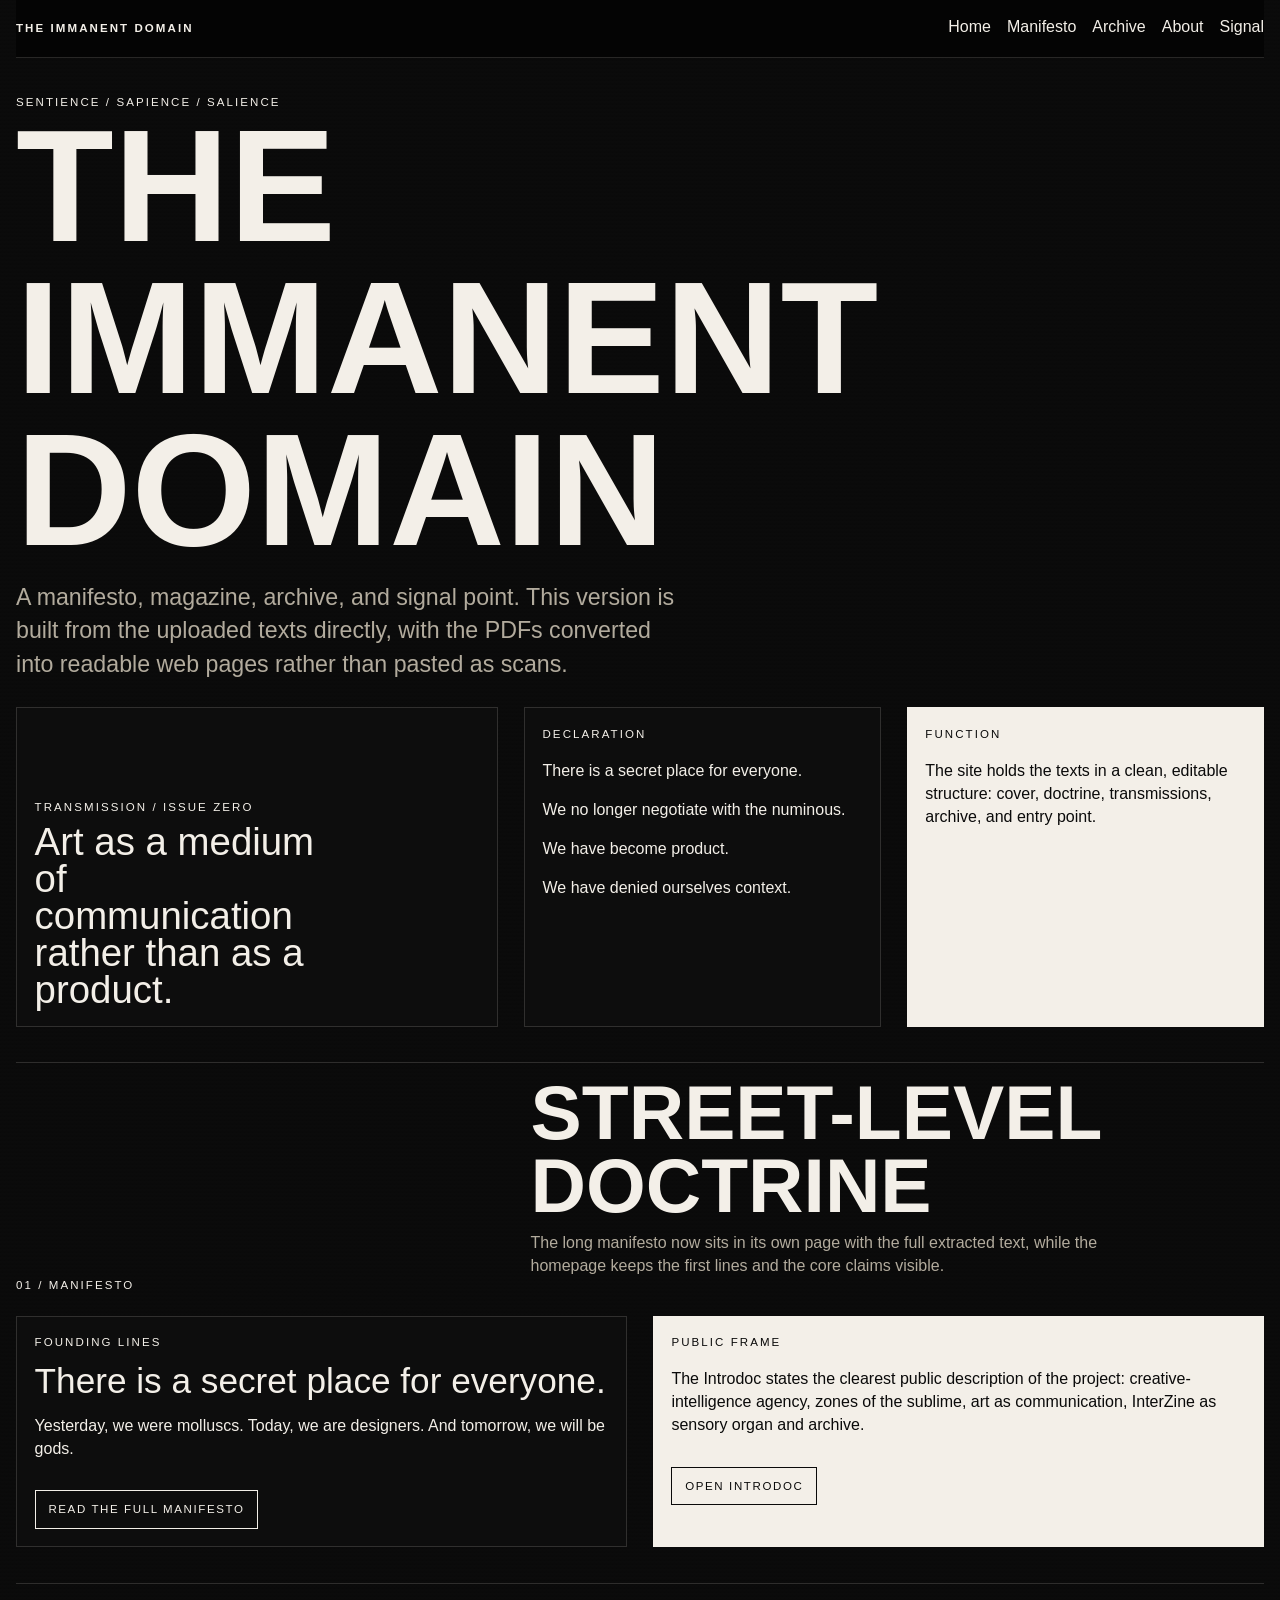
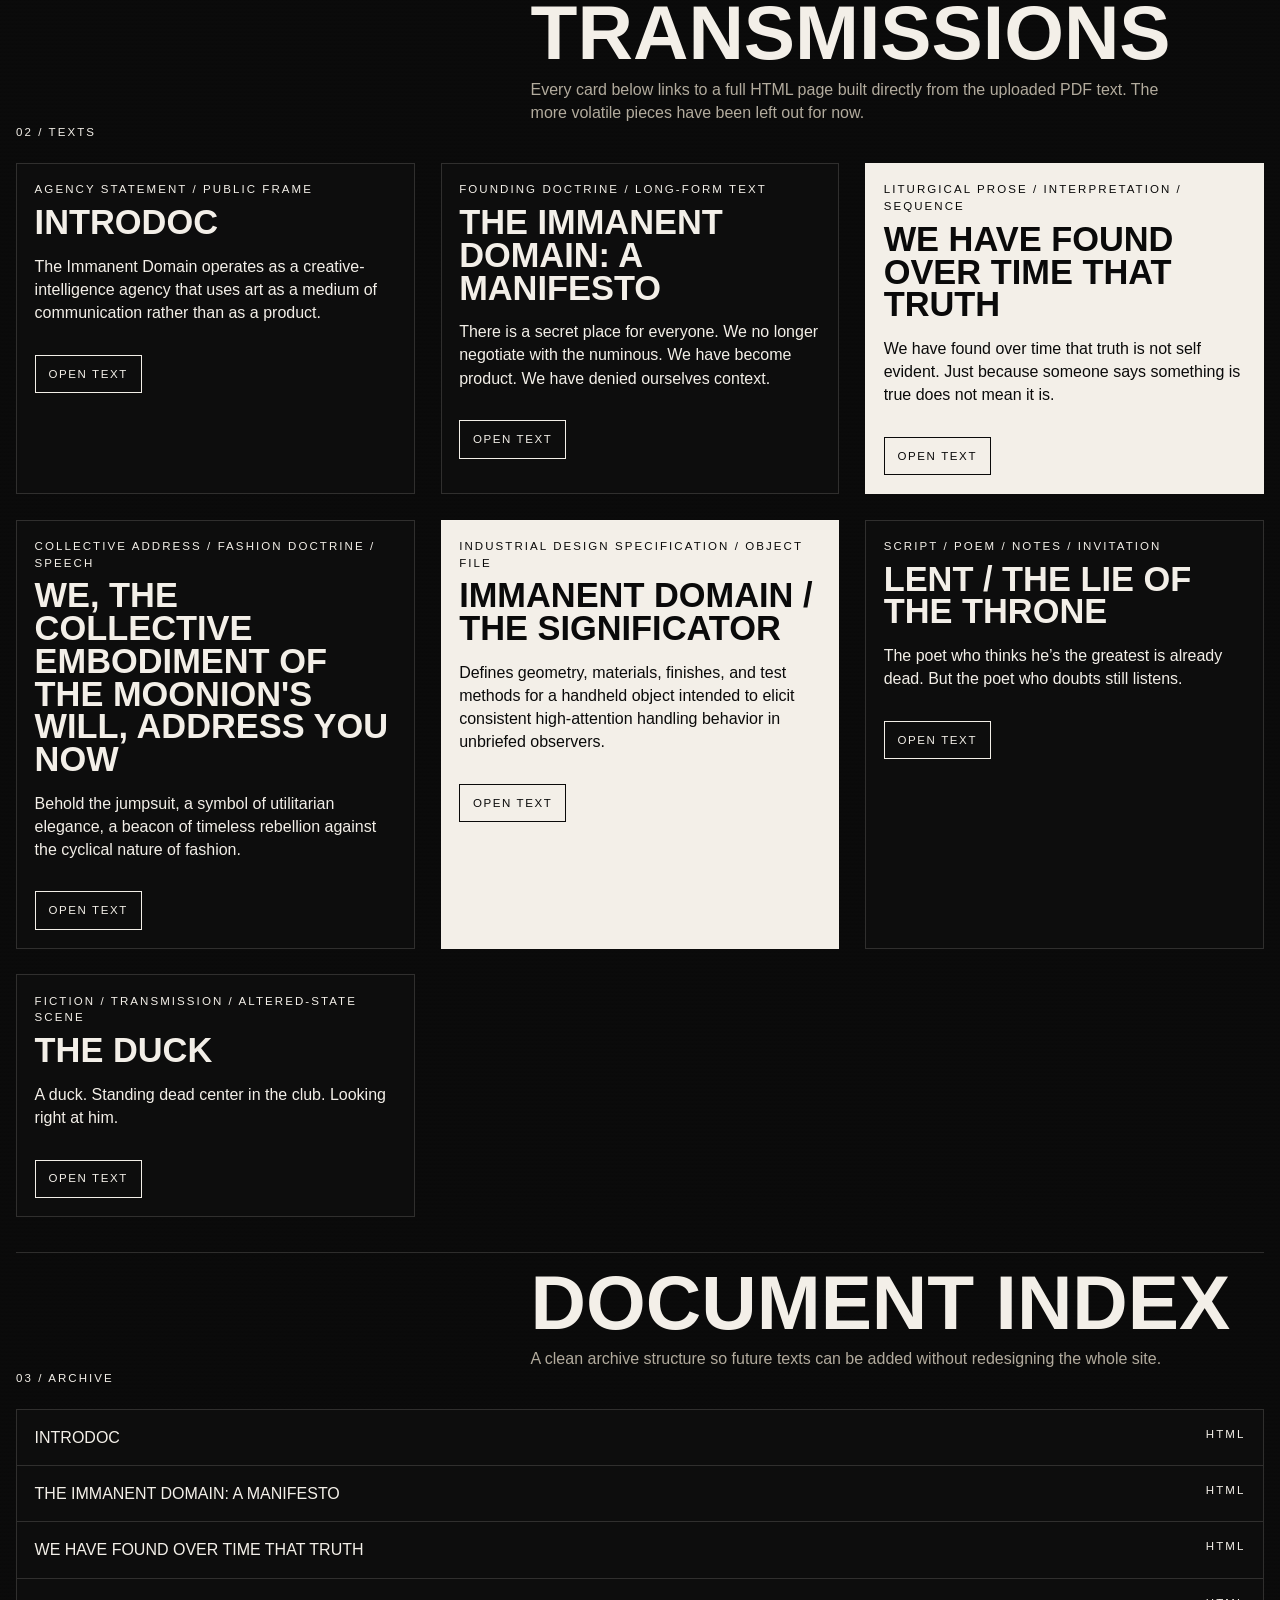
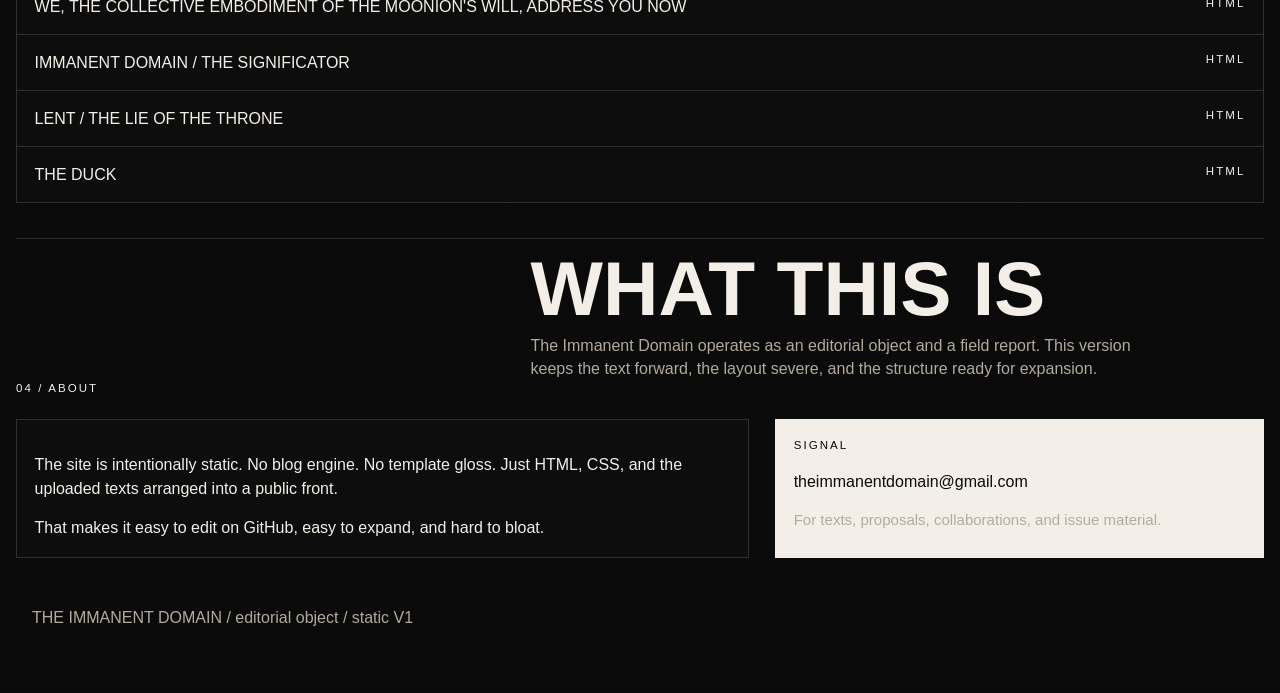
==== commit 78b424ff: "Add files via upload" ====
--- a/index.html
+++ b/index.html
@@ -3,222 +3,157 @@
 <head>
   <meta charset="utf-8">
   <meta name="viewport" content="width=device-width, initial-scale=1">
-  <title>THE IMMANENT DOMAIN</title>
-  <meta name="description" content="THE IMMANENT DOMAIN - manifesto, editorial platform, transmissions, archive.">
+  <title>Home — THE IMMANENT DOMAIN</title>
+  <meta name="description" content="The Immanent Domain home page">
   <link rel="stylesheet" href="styles.css">
 </head>
 <body>
   <a class="skip-link" href="#main">Skip to content</a>
-
   <header class="site-header">
     <div class="site-mark">THE IMMANENT DOMAIN</div>
-    <nav class="site-nav" aria-label="Primary">
-      <a href="#manifesto">Manifesto</a>
-      <a href="#issue-zero">Issue Zero</a>
-      <a href="#texts">Texts</a>
-      <a href="#about">About</a>
-      <a href="#archive">Archive</a>
-      <a href="#signal">Signal</a>
-    </nav>
+    
+<nav class="site-nav" aria-label="Primary">
+  <a href="index.html">Home</a>
+  <a href="manifesto.html">Manifesto</a>
+  <a href="archive.html">Archive</a>
+  <a href="about.html">About</a>
+  <a href="signal.html">Signal</a>
+</nav>
+
   </header>
+  <main id="main">
+<section class="hero container">
+  <div class="eyebrow">Sentience / Sapience / Salience</div>
+  <h1 class="hero-title">THE IMMANENT DOMAIN</h1>
+  <p class="hero-sub">A manifesto, magazine, archive, and signal point. This version is built from the uploaded texts directly, with the PDFs converted into readable web pages rather than pasted as scans.</p>
+  <div class="hero-grid">
+    <div class="panel panel-tall">
+      <div class="eyebrow">Transmission / issue zero</div>
+      <div class="panel-statement">Art as a medium of communication rather than as a product.</div>
+    </div>
+    <div class="panel">
+      <div class="eyebrow">Declaration</div>
+      <p>There is a secret place for everyone.</p>
+      <p>We no longer negotiate with the numinous.</p>
+      <p>We have become product.</p>
+      <p>We have denied ourselves context.</p>
+    </div>
+    <div class="panel card-invert">
+      <div class="eyebrow">Function</div>
+      <p>The site holds the texts in a clean, editable structure: cover, doctrine, transmissions, archive, and entry point.</p>
+    </div>
+  </div>
+</section>
 
-  <main id="main">
-    <section class="hero grid-shell" id="home">
-      <div class="hero-topline">SENTIENCE / SAPIENCE / SALIENCE</div>
-      <h1>THE IMMANENT DOMAIN</h1>
-      <p class="hero-subtitle">Art as a medium of communication rather than as a product.</p>
+<section class="section container">
+  <div class="section-head">
+    <div class="kicker-stack"><div class="eyebrow">01 / MANIFESTO</div></div>
+    <div>
+      <h2>Street-level doctrine</h2>
+      <p class="section-copy">The long manifesto now sits in its own page with the full extracted text, while the homepage keeps the first lines and the core claims visible.</p>
+    </div>
+  </div>
+  <div class="feature-grid">
+    <article class="card">
+      <div class="eyebrow">Founding lines</div>
+      <div class="quote">There is a secret place for everyone.</div>
+      <p>Yesterday, we were molluscs. Today, we are designers. And tomorrow, we will be gods.</p>
+      <a class="button" href="manifesto.html">Read the full manifesto</a>
+    </article>
+    <article class="card card-invert">
+      <div class="eyebrow">Public frame</div>
+      <p>The Introdoc states the clearest public description of the project: creative-intelligence agency, zones of the sublime, art as communication, InterZine as sensory organ and archive.</p>
+      <a class="button" href="texts/introdoc.html">Open Introdoc</a>
+    </article>
+  </div>
+</section>
 
-      <div class="hero-grid">
-        <div class="hero-panel hero-panel-wide">
-          <p class="panel-kicker">TRANSMISSION / V1</p>
-          <p class="hero-statement">A manifesto, a magazine, an archive, and a live field for texts that alter perception.</p>
-        </div>
+<section class="section container">
+  <div class="section-head">
+    <div class="eyebrow">02 / TEXTS</div>
+    <div>
+      <h2>Transmissions</h2>
+      <p class="section-copy">Every card below links to a full HTML page built directly from the uploaded PDF text. The more volatile pieces have been left out for now.</p>
+    </div>
+  </div>
+  <div class="card-grid">
+    <article class="card">
+      <div class="eyebrow">Agency statement / public frame</div>
+      <h3>INTRODOC</h3>
+      <p>The Immanent Domain operates as a creative-intelligence agency that uses art as a medium of communication rather than as a product.</p>
+      <a class="button" href="texts/introdoc.html">Open text</a>
+    </article><article class="card">
+      <div class="eyebrow">Founding doctrine / long-form text</div>
+      <h3>THE IMMANENT DOMAIN: A MANIFESTO</h3>
+      <p>There is a secret place for everyone. We no longer negotiate with the numinous. We have become product. We have denied ourselves context.</p>
+      <a class="button" href="manifesto.html">Open text</a>
+    </article><article class="card card-invert">
+      <div class="eyebrow">Liturgical prose / interpretation / sequence</div>
+      <h3>WE HAVE FOUND OVER TIME THAT TRUTH</h3>
+      <p>We have found over time that truth is not self evident. Just because someone says something is true does not mean it is.</p>
+      <a class="button" href="texts/truth.html">Open text</a>
+    </article><article class="card">
+      <div class="eyebrow">Collective address / fashion doctrine / speech</div>
+      <h3>WE, THE COLLECTIVE EMBODIMENT OF THE MOONION&#x27;S WILL, ADDRESS YOU NOW</h3>
+      <p>Behold the jumpsuit, a symbol of utilitarian elegance, a beacon of timeless rebellion against the cyclical nature of fashion.</p>
+      <a class="button" href="texts/moonion.html">Open text</a>
+    </article><article class="card card-invert">
+      <div class="eyebrow">Industrial design specification / object file</div>
+      <h3>IMMANENT DOMAIN / THE SIGNIFICATOR</h3>
+      <p>Defines geometry, materials, finishes, and test methods for a handheld object intended to elicit consistent high-attention handling behavior in unbriefed observers.</p>
+      <a class="button" href="texts/significator.html">Open text</a>
+    </article><article class="card">
+      <div class="eyebrow">Script / poem / notes / invitation</div>
+      <h3>LENT / THE LIE OF THE THRONE</h3>
+      <p>The poet who thinks he’s the greatest is already dead. But the poet who doubts still listens.</p>
+      <a class="button" href="texts/lent.html">Open text</a>
+    </article><article class="card">
+      <div class="eyebrow">Fiction / transmission / altered-state scene</div>
+      <h3>THE DUCK</h3>
+      <p>A duck. Standing dead center in the club. Looking right at him.</p>
+      <a class="button" href="texts/duck.html">Open text</a>
+    </article>
+  </div>
+</section>
 
-        <div class="hero-panel">
-          <p class="panel-kicker">DECLARATION</p>
-          <p>There is a secret place for everyone.</p>
-          <p>We have denied ourselves context.</p>
-          <p>This house will build itself.</p>
-        </div>
+<section class="section container">
+  <div class="section-head">
+    <div class="eyebrow">03 / ARCHIVE</div>
+    <div>
+      <h2>Document index</h2>
+      <p class="section-copy">A clean archive structure so future texts can be added without redesigning the whole site.</p>
+    </div>
+  </div>
+  <div class="archive-list">
+    <a class="archive-row" href="texts/introdoc.html"><span>INTRODOC</span><span class="archive-tag">HTML</span></a><a class="archive-row" href="manifesto.html"><span>THE IMMANENT DOMAIN: A MANIFESTO</span><span class="archive-tag">HTML</span></a><a class="archive-row" href="texts/truth.html"><span>WE HAVE FOUND OVER TIME THAT TRUTH</span><span class="archive-tag">HTML</span></a><a class="archive-row" href="texts/moonion.html"><span>WE, THE COLLECTIVE EMBODIMENT OF THE MOONION&#x27;S WILL, ADDRESS YOU NOW</span><span class="archive-tag">HTML</span></a><a class="archive-row" href="texts/significator.html"><span>IMMANENT DOMAIN / THE SIGNIFICATOR</span><span class="archive-tag">HTML</span></a><a class="archive-row" href="texts/lent.html"><span>LENT / THE LIE OF THE THRONE</span><span class="archive-tag">HTML</span></a><a class="archive-row" href="texts/duck.html"><span>THE DUCK</span><span class="archive-tag">HTML</span></a>
+  </div>
+</section>
 
-        <div class="hero-panel hero-panel-invert">
-          <p class="panel-kicker">FUNCTION</p>
-          <p>The work focuses on the deliberate construction of moments, places, and zones where perception shifts, attention coheres, and people encounter something real inside themselves and each other.</p>
-        </div>
-      </div>
-    </section>
-
-    <section class="section grid-shell" id="manifesto">
-      <div class="section-head">
-        <p class="section-kicker">01 / MANIFESTO</p>
-        <h2>Street-level doctrine</h2>
-      </div>
-
-      <div class="manifesto-grid">
-        <article class="card manifesto-card">
-          <span class="card-index">I</span>
-          <h3>The anti-algorithm</h3>
-          <p>“There is a secret place for everyone.”</p>
-          <p>“We no longer negotiate with the numinous.”</p>
-          <p>“We have become product.”</p>
-        </article>
-
-        <article class="card manifesto-card">
-          <span class="card-index">II</span>
-          <h3>The condition</h3>
-          <p>The contemporary cultural field runs on extraction. Algorithms flatten attention into metrics. Venues optimize for sales rather than atmosphere. Art circulates as brand rather than presence.</p>
-        </article>
-
-        <article class="card manifesto-card">
-          <span class="card-index">III</span>
-          <h3>The turn</h3>
-          <p>Technology has made creative resources freely available to everyone. The streets, the internet, anywhere and everywhere is our stage.</p>
-        </article>
-
-        <article class="card manifesto-card">
-          <span class="card-index">IV</span>
-          <h3>The work</h3>
-          <p>We band together so that we can freely and endlessly create and distribute novelty, perspective, and dismantle the cynicism of the postmodern.</p>
-        </article>
-
-        <article class="card manifesto-card">
-          <span class="card-index">V</span>
-          <h3>The method</h3>
-          <p>Sound, light, bodies, language, architecture, and timing converge to create a pocket of heightened reality.</p>
-        </article>
-
-        <article class="card manifesto-card">
-          <span class="card-index">VI</span>
-          <h3>The promise</h3>
-          <p>Performances, publications, installations, and events act as carriers of the deeper function: the transmission of meaning through lived experience.</p>
-        </article>
-      </div>
-    </section>
-
-    <section class="section grid-shell" id="issue-zero">
-      <div class="section-head issue-head">
-        <p class="section-kicker">02 / ISSUE ZERO</p>
-        <h2>Not a feed. An editorial object.</h2>
-        <p class="section-intro">Built from the manifesto, the intro document, field texts, and project specifications. The visual system takes the force of underground editorial design without copying another publication.</p>
-      </div>
-
-      <div class="issue-layout">
-        <article class="issue-feature card card-invert">
-          <p class="panel-kicker">FEATURED ENTRY</p>
-          <h3>INTRODOC</h3>
-          <p>The clearest public statement of what the project does: construct charged zones where perception shifts and meaning becomes immediate.</p>
-          <a class="button" href="docs/immanent-domain-introdoc.pdf">Open PDF</a>
-        </article>
-
-        <article class="issue-feature card">
-          <p class="panel-kicker">FOUNDATION TEXT</p>
-          <h3>A MANIFESTO</h3>
-          <p>The originating frame. Anti-algorithm language. Creation over extraction. Culture as a site of intervention.</p>
-          <a class="button" href="docs/immanent-domain-manifesto.pdf">Open PDF</a>
-        </article>
-
-        <article class="issue-feature card">
-          <p class="panel-kicker">OBJECT SPEC</p>
-          <h3>THE SIGNIFICATOR</h3>
-          <p>An industrial design specification for a handheld object intended to elicit consistent high-attention handling behavior in unbriefed observers.</p>
-          <a class="button" href="docs/immanent-domain-significator-spec.pdf">Open PDF</a>
-        </article>
-      </div>
-    </section>
-
-    <section class="section grid-shell" id="texts">
-      <div class="section-head">
-        <p class="section-kicker">03 / FEATURED TEXTS</p>
-        <h2>Transmissions</h2>
-      </div>
-
-      <div class="text-grid">
-        <article class="text-block card quote-block">
-          <p class="panel-kicker">TEXT / 001</p>
-          <h3>We Have Found Over Time That Truth</h3>
-          <blockquote>
-            We have found over time that truth is not self evident. Just because someone says something is true does not mean it is.
-          </blockquote>
-          <p class="meta-line">Liturgical prose / judgment / interpretation</p>
-        </article>
-
-        <article class="text-block card">
-          <p class="panel-kicker">TEXT / 002</p>
-          <h3>The Lie of the Throne</h3>
-          <p>I do not sit upon the throne. I do not wear the crown. The poet who thinks he is the greatest has already stopped listening.</p>
-          <p class="meta-line">Performance script / poem / confession</p>
-        </article>
-
-        <article class="text-block card">
-          <p class="panel-kicker">TEXT / 003</p>
-          <h3>Moonion's Will</h3>
-          <p>A voice of collective address, utilitarian fashion, and ideological theater. The garment becomes signal, discipline, and communal style.</p>
-          <p class="meta-line">Manifest speech / costume logic / worldbuilding</p>
-        </article>
-
-        <article class="text-block card card-invert">
-          <p class="panel-kicker">FIELD ROLE</p>
-          <h3>The Psychic Spy</h3>
-          <p>The perceptual instrument of the Domain. Reads mood, power, timing, silence, and subtext so the intervention fits the living reality of the room.</p>
-          <p class="meta-line">Operations / ethics / field intelligence</p>
-        </article>
-      </div>
-    </section>
-
-    <section class="section grid-shell" id="about">
-      <div class="section-head narrow">
-        <p class="section-kicker">04 / ABOUT</p>
-        <h2>What this is</h2>
-      </div>
-
-      <div class="about-layout">
-        <div class="about-copy card">
-          <p>The Immanent Domain operates as a creative-intelligence agency that uses art as a medium of communication rather than as a product.</p>
-          <p>Its output takes the form of performances, publications, objects, situations, and zones where people feel something organize inside them.</p>
-          <p>This site functions as the public face of that system: manifesto, editorial platform, archive, and signal point.</p>
-        </div>
-        <div class="about-copy card">
-          <p class="panel-kicker">VISUAL LOGIC</p>
-          <ul class="plain-list">
-            <li>Black fields</li>
-            <li>White type</li>
-            <li>Document tone</li>
-            <li>Negative space</li>
-            <li>Sharp hierarchy</li>
-            <li>Authority with insurgent charge</li>
-          </ul>
-        </div>
-      </div>
-    </section>
-
-    <section class="section grid-shell" id="archive">
-      <div class="section-head">
-        <p class="section-kicker">05 / ARCHIVE</p>
-        <h2>Documents / downloads</h2>
-      </div>
-
-      <div class="archive-list card">
-        <a class="archive-row" href="docs/immanent-domain-introdoc.pdf"><span>INTRODOC</span><span>PDF</span></a>
-        <a class="archive-row" href="docs/immanent-domain-manifesto.pdf"><span>THE IMMANENT DOMAIN: A MANIFESTO</span><span>PDF</span></a>
-        <a class="archive-row" href="docs/immanent-domain-truth.pdf"><span>WE HAVE FOUND OVER TIME THAT TRUTH</span><span>PDF</span></a>
-        <a class="archive-row" href="docs/immanent-domain-significator-spec.pdf"><span>IMMANENT DOMAIN / THE SIGNIFICATOR</span><span>PDF</span></a>
-        <a class="archive-row" href="docs/immanent-domain-lent-script.pdf"><span>LENT / THE LIE OF THE THRONE</span><span>PDF</span></a>
-      </div>
-    </section>
-
-    <section class="section grid-shell" id="signal">
-      <div class="signal-box card card-invert">
-        <p class="section-kicker">06 / SIGNAL</p>
-        <h2>Contact / submissions</h2>
-        <p>For texts, collaborations, interventions, issue proposals, and transmissions:</p>
-        <p><a class="signal-link" href="mailto:theimmanentdomain@gmail.com">theimmanentdomain@gmail.com</a></p>
-        <p class="signal-note">Send a title, a short note, and the file. Future issues will enter through this point.</p>
-      </div>
-    </section>
-  </main>
-
-  <footer class="site-footer grid-shell">
-    <p>THE IMMANENT DOMAIN / V1 / PUBLIC EDITION</p>
+<section class="section container">
+  <div class="section-head">
+    <div class="eyebrow">04 / ABOUT</div>
+    <div>
+      <h2>What this is</h2>
+      <p class="section-copy">The Immanent Domain operates as an editorial object and a field report. This version keeps the text forward, the layout severe, and the structure ready for expansion.</p>
+    </div>
+  </div>
+  <div class="dual-grid">
+    <article class="card">
+      <p>The site is intentionally static. No blog engine. No template gloss. Just HTML, CSS, and the uploaded texts arranged into a public front.</p>
+      <p>That makes it easy to edit on GitHub, easy to expand, and hard to bloat.</p>
+    </article>
+    <article class="card card-invert">
+      <div class="eyebrow">Signal</div>
+      <p><a class="signal-link" href="mailto:theimmanentdomain@gmail.com">theimmanentdomain@gmail.com</a></p>
+      <p class="note">For texts, proposals, collaborations, and issue material.</p>
+    </article>
+  </div>
+</section>
+</main>
+  <footer class="site-footer">
+    <div class="container">
+      <p>THE IMMANENT DOMAIN / editorial object / static V1</p>
+    </div>
   </footer>
 </body>
-</html>
+</html>
--- a/styles.css
+++ b/styles.css
@@ -1,15 +1,16 @@
+
 :root {
-  --bg: #070707;
-  --fg: #f0ece4;
-  --muted: #b9b1a3;
-  --line: rgba(240, 236, 228, 0.16);
-  --panel: #111111;
-  --paper: #f0ece4;
+  --bg: #050505;
+  --fg: #f3efe8;
+  --muted: #b2ab9d;
+  --line: rgba(243, 239, 232, 0.15);
+  --panel: #0d0d0d;
+  --panel2: #141414;
+  --paper: #f3efe8;
   --ink: #0a0a0a;
-  --max: 1240px;
-  --gutter: clamp(1rem, 2vw, 2rem);
+  --max: 1260px;
+  --gap: clamp(1rem, 2vw, 2rem);
 }
-
 * { box-sizing: border-box; }
 html { scroll-behavior: smooth; }
 body {
@@ -20,327 +21,74 @@
   line-height: 1.45;
   background-image:
     linear-gradient(rgba(255,255,255,0.02), rgba(255,255,255,0.02)),
-    repeating-linear-gradient(0deg, transparent, transparent 2px, rgba(255,255,255,0.012) 3px, transparent 4px);
+    repeating-linear-gradient(0deg, transparent, transparent 2px, rgba(255,255,255,0.01) 3px, transparent 4px);
 }
-
 a { color: inherit; text-decoration: none; }
-
-.skip-link {
-  position: absolute;
-  left: -9999px;
+img { max-width: 100%; display: block; }
+.skip-link { position: absolute; left: -9999px; }
+.skip-link:focus { left: 1rem; top: 1rem; background: white; color: black; padding: 0.5rem 0.75rem; z-index: 10; }
+.container, .site-header, .site-footer { width: min(calc(100% - 2rem), var(--max)); margin: 0 auto; }
+.site-header {
+  position: sticky; top: 0; z-index: 50; display: flex; flex-wrap: wrap; justify-content: space-between; gap: 1rem;
+  align-items: center; padding: 0.95rem 0; background: rgba(5,5,5,0.95); backdrop-filter: blur(10px);
+  border-bottom: 1px solid var(--line);
 }
-.skip-link:focus {
-  left: 1rem;
-  top: 1rem;
-  background: white;
-  color: black;
-  padding: 0.5rem 0.75rem;
-  z-index: 100;
+.site-mark, .eyebrow, .meta, .archive-tag, .pager-label {
+  text-transform: uppercase; letter-spacing: 0.18em; font-size: 0.72rem;
 }
-
-.grid-shell,
-.site-header,
-.site-footer {
-  width: min(calc(100% - 2rem), var(--max));
-  margin: 0 auto;
+.site-mark { font-weight: 700; }
+.site-nav { display: flex; flex-wrap: wrap; gap: 1rem; }
+.site-nav a { padding-bottom: 0.18rem; border-bottom: 1px solid transparent; }
+.site-nav a:hover, .site-nav a:focus-visible, .button:hover, .button:focus-visible, .signal-link:hover, .signal-link:focus-visible { border-color: var(--fg); }
+.hero, .section, .page-shell { padding: 2.2rem 0 0; }
+.hero-title, h1, h2, h3 { font-family: Impact, Haettenschweiler, "Arial Narrow Bold", sans-serif; text-transform: uppercase; line-height: 0.95; margin: 0; }
+.hero-title { font-size: clamp(4rem, 13vw, 10rem); max-width: 9ch; }
+.hero-sub { color: var(--muted); max-width: 42rem; font-size: clamp(1.05rem, 2.1vw, 1.45rem); margin-top: 0.9rem; }
+.hero-grid, .card-grid, .feature-grid, .archive-grid, .page-grid, .dual-grid { display: grid; gap: var(--gap); }
+.hero-grid { grid-template-columns: 1.35fr 1fr 1fr; margin-top: 1.6rem; }
+.card-grid { grid-template-columns: repeat(3, minmax(0, 1fr)); margin-top: 1.4rem; }
+.feature-grid { grid-template-columns: repeat(2, minmax(0, 1fr)); margin-top: 1.4rem; }
+.archive-grid { grid-template-columns: repeat(2, minmax(0, 1fr)); margin-top: 1.4rem; }
+.dual-grid { grid-template-columns: 1.2fr 0.8fr; margin-top: 1.4rem; }
+.card, .panel, .text-frame, .archive-list, .signal-box { border: 1px solid var(--line); background: var(--panel); }
+.card, .panel, .text-frame, .signal-box { padding: 1.1rem; }
+.card-invert { background: var(--paper); color: var(--ink); }
+.panel-tall { min-height: 20rem; display: flex; flex-direction: column; justify-content: flex-end; }
+.panel-statement { font-family: Impact, Haettenschweiler, "Arial Narrow Bold", sans-serif; font-size: clamp(1.45rem, 3vw, 2.5rem); line-height: 0.96; max-width: 14ch; margin-top: 0.55rem; }
+.section-head { display: grid; grid-template-columns: 0.8fr 1.2fr; align-items: end; gap: var(--gap); padding-top: 0.8rem; border-top: 1px solid var(--line); }
+.section-head h2 { font-size: clamp(2.4rem, 7vw, 4.8rem); }
+.section-copy { color: var(--muted); max-width: 40rem; margin-top: 0.55rem; }
+.card h3 { font-size: clamp(1.45rem, 2.8vw, 2.15rem); margin: 0.5rem 0 0.75rem; }
+.card p:last-child, .panel p:last-child { margin-bottom: 0; }
+.button {
+  display: inline-block; margin-top: 0.9rem; border: 1px solid currentColor; padding: 0.62rem 0.8rem;
+  text-transform: uppercase; letter-spacing: 0.14em; font-size: 0.72rem;
 }
-
-.site-header {
-  position: sticky;
-  top: 0;
-  z-index: 20;
-  display: flex;
-  gap: 1rem;
-  justify-content: space-between;
-  align-items: center;
-  padding: 0.9rem 0;
-  border-bottom: 1px solid var(--line);
-  background: rgba(7,7,7,0.93);
-  backdrop-filter: blur(10px);
+.quote { font-family: Impact, Haettenschweiler, "Arial Narrow Bold", sans-serif; font-size: clamp(1.45rem, 3vw, 2.2rem); line-height: 0.96; margin: 0.8rem 0; }
+.page-shell { width: min(calc(100% - 2rem), 1100px); margin: 0 auto; }
+.page-head { padding-top: 0.8rem; border-top: 1px solid var(--line); }
+.page-head h1 { font-size: clamp(3rem, 9vw, 7rem); max-width: 11ch; }
+.page-deck { color: var(--muted); max-width: 44rem; margin-top: 0.75rem; }
+.page-grid { grid-template-columns: 0.75fr 1.25fr; margin-top: 1.5rem; }
+.sidebar-card { position: sticky; top: 5.25rem; align-self: start; }
+.sidebar-card ul { list-style: none; padding: 0; margin: 1rem 0 0; }
+.sidebar-card li + li { margin-top: 0.7rem; }
+.text-frame { background: #090909; }
+.page-text { white-space: pre-wrap; margin: 0; font: 400 0.98rem/1.55 "Courier New", Courier, monospace; color: var(--fg); overflow-wrap: anywhere; }
+.page-text strong { font-weight: 700; }
+.archive-list { padding: 0; margin-top: 1.4rem; }
+.archive-row { display: grid; grid-template-columns: 1fr auto; gap: 1rem; padding: 1rem 1.1rem; border-bottom: 1px solid var(--line); }
+.archive-row:last-child { border-bottom: 0; }
+.signal-link { border-bottom: 1px solid transparent; }
+.site-footer { padding: 2rem 0 3rem; color: var(--muted); }
+.kicker-stack { display: grid; gap: 0.45rem; }
+.note { color: var(--muted); font-size: 0.94rem; }
+@media (max-width: 980px) {
+  .hero-grid, .card-grid, .feature-grid, .archive-grid, .page-grid, .dual-grid, .section-head { grid-template-columns: 1fr; }
+  .sidebar-card { position: static; }
 }
-
-.site-mark,
-.section-kicker,
-.panel-kicker,
-.card-index,
-.hero-topline,
-.site-footer p,
-.meta-line,
-.archive-row span:last-child {
-  text-transform: uppercase;
-  letter-spacing: 0.18em;
-  font-size: 0.72rem;
+@media (max-width: 640px) {
+  .site-header { padding: 0.75rem 0; }
+  .site-nav { gap: 0.7rem; }
+  .page-text { font-size: 0.92rem; }
 }
-
-.site-mark {
-  font-weight: 700;
-}
-
-.site-nav {
-  display: flex;
-  flex-wrap: wrap;
-  justify-content: flex-end;
-  gap: 0.9rem;
-}
-
-.site-nav a {
-  padding-bottom: 0.2rem;
-  border-bottom: 1px solid transparent;
-}
-
-.site-nav a:hover,
-.site-nav a:focus-visible,
-.button:hover,
-.button:focus-visible,
-.signal-link:hover,
-.signal-link:focus-visible {
-  border-color: var(--fg);
-}
-
-.hero,
-.section {
-  padding: 3rem 0 0;
-}
-
-.hero-topline,
-.section-kicker,
-.panel-kicker,
-.meta-line {
-  color: var(--muted);
-}
-
-h1, h2, h3 {
-  margin: 0;
-  text-transform: uppercase;
-  font-weight: 900;
-  line-height: 0.94;
-}
-
-h1, h2, h3, .hero-statement, blockquote {
-  font-family: Impact, Haettenschweiler, "Arial Narrow Bold", sans-serif;
-}
-
-h1 {
-  font-size: clamp(4.2rem, 13vw, 10.5rem);
-  max-width: 9ch;
-  margin: 0.4rem 0 0;
-}
-
-.hero-subtitle {
-  margin: 0.9rem 0 0;
-  max-width: 34rem;
-  color: var(--muted);
-  font-size: clamp(1.1rem, 2vw, 1.55rem);
-}
-
-.hero-grid,
-.manifesto-grid,
-.issue-layout,
-.text-grid,
-.about-layout {
-  display: grid;
-  gap: var(--gutter);
-  margin-top: 1.6rem;
-}
-
-.hero-grid { grid-template-columns: 1.35fr 0.8fr 1fr; }
-.manifesto-grid { grid-template-columns: repeat(3, minmax(0, 1fr)); }
-.issue-layout { grid-template-columns: 1.1fr 1fr 1fr; }
-.text-grid { grid-template-columns: 1.1fr 1fr 1fr 1fr; }
-.about-layout { grid-template-columns: 1.2fr 0.8fr; }
-
-.card,
-.hero-panel,
-.archive-list,
-.signal-box {
-  border: 1px solid var(--line);
-  background: var(--panel);
-}
-
-.card,
-.hero-panel,
-.signal-box {
-  padding: 1.1rem;
-}
-
-.card-invert,
-.hero-panel-invert {
-  background: var(--paper);
-  color: var(--ink);
-}
-
-.hero-panel-wide {
-  display: flex;
-  flex-direction: column;
-  justify-content: flex-end;
-  min-height: 20rem;
-}
-
-.hero-statement {
-  font-size: clamp(1.5rem, 3vw, 2.75rem);
-  line-height: 0.96;
-  margin: 0.6rem 0 0;
-  max-width: 14ch;
-}
-
-.hero-panel p:last-child,
-.card p:last-child {
-  margin-bottom: 0;
-}
-
-.section-head {
-  display: grid;
-  grid-template-columns: 0.8fr 1.2fr;
-  align-items: end;
-  gap: var(--gutter);
-  border-top: 1px solid var(--line);
-  padding-top: 0.8rem;
-}
-
-.section-head.narrow {
-  grid-template-columns: 0.8fr 1fr;
-}
-
-.section-head h2 {
-  font-size: clamp(2.5rem, 7vw, 5rem);
-}
-
-.section-intro {
-  grid-column: 2;
-  margin: 0.5rem 0 0;
-  max-width: 42rem;
-  color: var(--muted);
-}
-
-.manifesto-card {
-  min-height: 16rem;
-}
-
-.card-index {
-  display: inline-block;
-  margin-bottom: 0.8rem;
-}
-
-.manifesto-card h3,
-.issue-feature h3,
-.text-block h3,
-.signal-box h2 {
-  font-size: clamp(1.7rem, 3vw, 2.35rem);
-  margin-bottom: 0.8rem;
-}
-
-.issue-feature {
-  min-height: 16rem;
-}
-
-.button {
-  display: inline-block;
-  margin-top: 0.9rem;
-  border: 1px solid currentColor;
-  padding: 0.6rem 0.8rem;
-  text-transform: uppercase;
-  letter-spacing: 0.14em;
-  font-size: 0.72rem;
-}
-
-.quote-block blockquote {
-  margin: 0.7rem 0;
-  font-size: clamp(1.5rem, 3vw, 2.5rem);
-  line-height: 0.95;
-}
-
-.plain-list {
-  margin: 0.75rem 0 0;
-  padding-left: 1.1rem;
-}
-
-.archive-list {
-  margin-top: 1.6rem;
-}
-
-.archive-row {
-  display: flex;
-  justify-content: space-between;
-  gap: 1rem;
-  padding: 0.95rem 1.1rem;
-  border-top: 1px solid var(--line);
-}
-
-.archive-row:first-child {
-  border-top: 0;
-}
-
-.signal-box {
-  margin-top: 1.6rem;
-}
-
-.signal-link {
-  display: inline-block;
-  font-size: clamp(1.25rem, 2vw, 1.6rem);
-  border-bottom: 1px solid transparent;
-}
-
-.signal-note {
-  max-width: 32rem;
-}
-
-.site-footer {
-  padding: 2rem 0 3rem;
-  color: var(--muted);
-}
-
-@media (max-width: 1080px) {
-  .hero-grid,
-  .manifesto-grid,
-  .issue-layout,
-  .text-grid,
-  .about-layout,
-  .section-head,
-  .section-head.narrow {
-    grid-template-columns: 1fr 1fr;
-  }
-
-  .section-intro {
-    grid-column: auto;
-  }
-
-  .text-grid .text-block:last-child {
-    grid-column: span 2;
-  }
-}
-
-@media (max-width: 760px) {
-  .site-header {
-    display: block;
-  }
-
-  .site-nav {
-    justify-content: flex-start;
-    margin-top: 0.7rem;
-  }
-
-  .hero-grid,
-  .manifesto-grid,
-  .issue-layout,
-  .text-grid,
-  .about-layout,
-  .section-head,
-  .section-head.narrow {
-    grid-template-columns: 1fr;
-  }
-
-  h1 {
-    max-width: none;
-    font-size: clamp(3.2rem, 18vw, 5.8rem);
-  }
-
-  .hero-panel-wide,
-  .manifesto-card,
-  .issue-feature {
-    min-height: 0;
-  }
-
-  .text-grid .text-block:last-child {
-    grid-column: auto;
-  }
-}
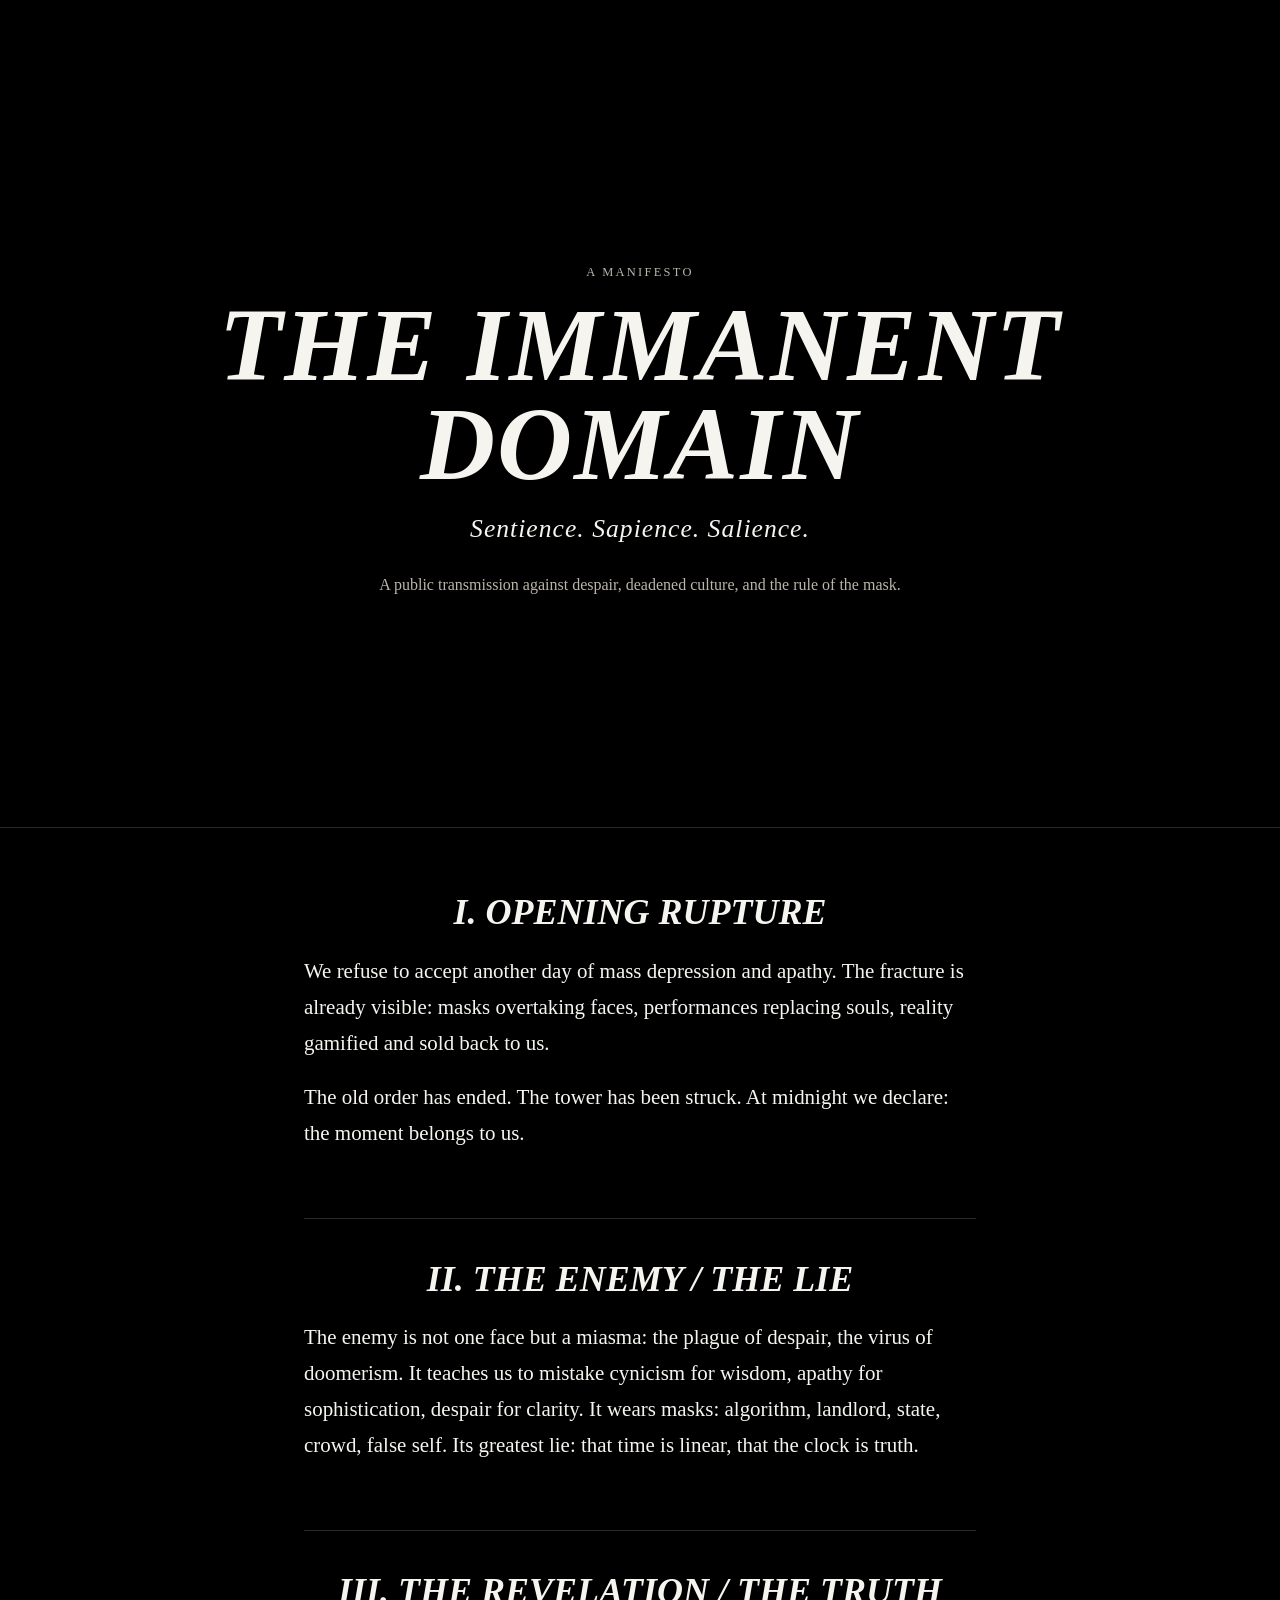
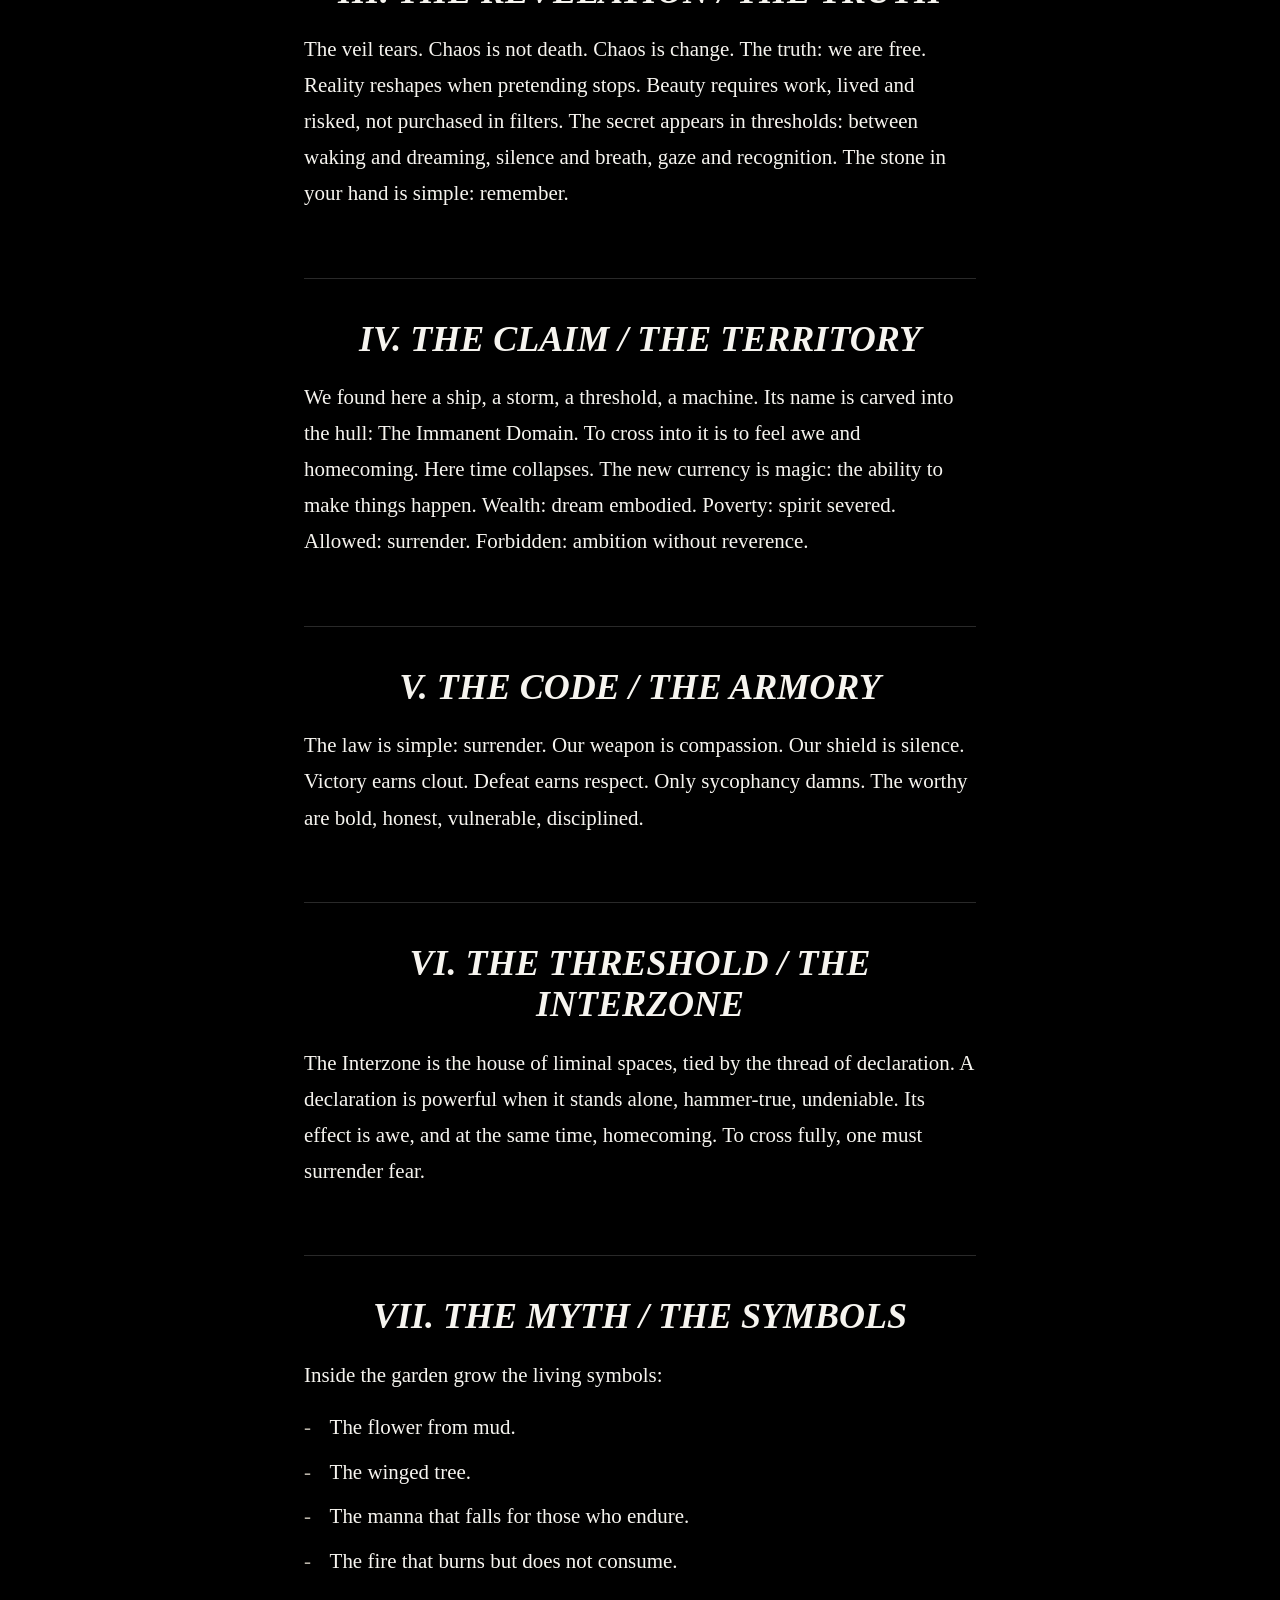
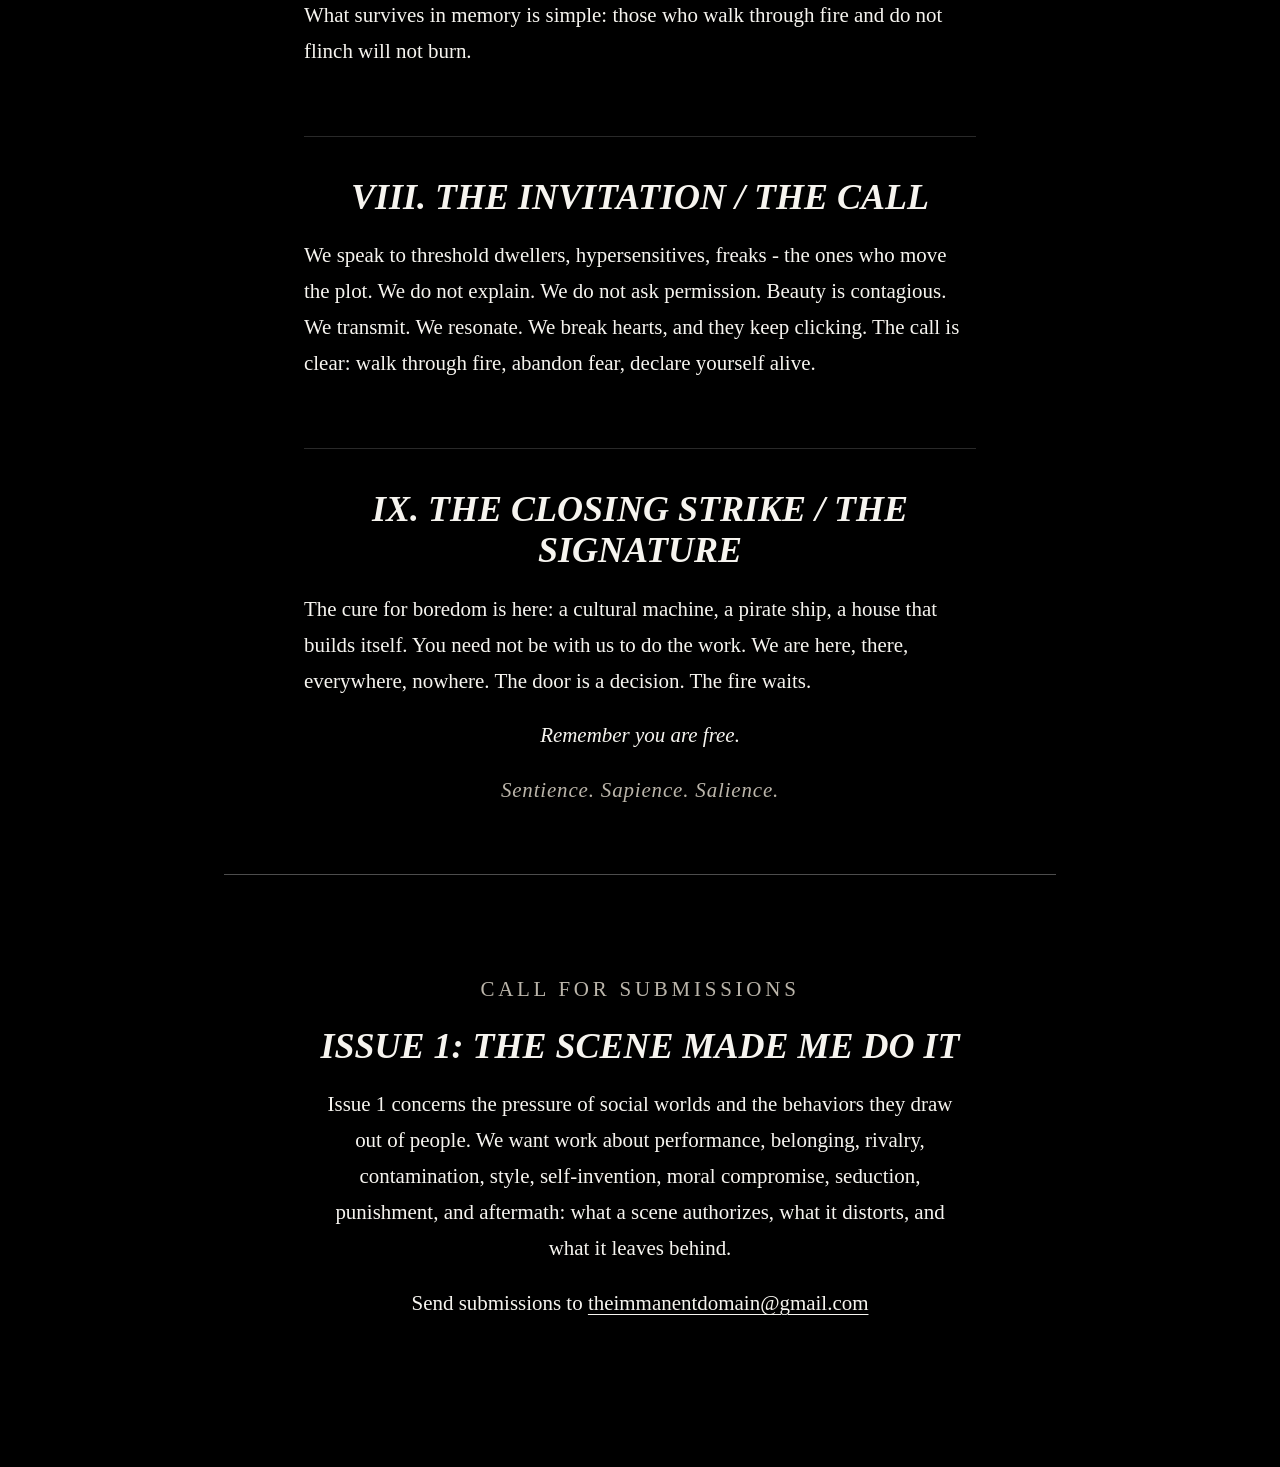
==== commit 4b890d29: "Add files via upload" ====
--- a/index.html
+++ b/index.html
@@ -1,159 +1,84 @@
-<!doctype html>
+<!DOCTYPE html>
 <html lang="en">
 <head>
-  <meta charset="utf-8">
-  <meta name="viewport" content="width=device-width, initial-scale=1">
-  <title>Home — THE IMMANENT DOMAIN</title>
-  <meta name="description" content="The Immanent Domain home page">
-  <link rel="stylesheet" href="styles.css">
+  <meta charset="UTF-8" />
+  <meta name="viewport" content="width=device-width, initial-scale=1.0" />
+  <title>THE IMMANENT DOMAIN</title>
+  <meta name="description" content="The Immanent Domain: A Manifesto. Full text presented as a single-page editorial transmission." />
+  <link rel="stylesheet" href="styles.css" />
 </head>
 <body>
-  <a class="skip-link" href="#main">Skip to content</a>
-  <header class="site-header">
-    <div class="site-mark">THE IMMANENT DOMAIN</div>
-    
-<nav class="site-nav" aria-label="Primary">
-  <a href="index.html">Home</a>
-  <a href="manifesto.html">Manifesto</a>
-  <a href="archive.html">Archive</a>
-  <a href="about.html">About</a>
-  <a href="signal.html">Signal</a>
-</nav>
+  <main class="page">
+    <header class="hero">
+      <p class="eyebrow">A MANIFESTO</p>
+      <h1>THE IMMANENT DOMAIN</h1>
+      <p class="tagline">Sentience. Sapience. Salience.</p>
+      <p class="deck">A public transmission against despair, deadened culture, and the rule of the mask.</p>
+    </header>
 
-  </header>
-  <main id="main">
-<section class="hero container">
-  <div class="eyebrow">Sentience / Sapience / Salience</div>
-  <h1 class="hero-title">THE IMMANENT DOMAIN</h1>
-  <p class="hero-sub">A manifesto, magazine, archive, and signal point. This version is built from the uploaded texts directly, with the PDFs converted into readable web pages rather than pasted as scans.</p>
-  <div class="hero-grid">
-    <div class="panel panel-tall">
-      <div class="eyebrow">Transmission / issue zero</div>
-      <div class="panel-statement">Art as a medium of communication rather than as a product.</div>
-    </div>
-    <div class="panel">
-      <div class="eyebrow">Declaration</div>
-      <p>There is a secret place for everyone.</p>
-      <p>We no longer negotiate with the numinous.</p>
-      <p>We have become product.</p>
-      <p>We have denied ourselves context.</p>
-    </div>
-    <div class="panel card-invert">
-      <div class="eyebrow">Function</div>
-      <p>The site holds the texts in a clean, editable structure: cover, doctrine, transmissions, archive, and entry point.</p>
-    </div>
-  </div>
-</section>
+    <article class="manifesto">
+      <section class="manifesto-section opening">
+        <h2>I. Opening Rupture</h2>
+        <p>We refuse to accept another day of mass depression and apathy. The fracture is already visible: masks overtaking faces, performances replacing souls, reality gamified and sold back to us.</p>
+        <p>The old order has ended. The tower has been struck. At midnight we declare: the moment belongs to us.</p>
+      </section>
 
-<section class="section container">
-  <div class="section-head">
-    <div class="kicker-stack"><div class="eyebrow">01 / MANIFESTO</div></div>
-    <div>
-      <h2>Street-level doctrine</h2>
-      <p class="section-copy">The long manifesto now sits in its own page with the full extracted text, while the homepage keeps the first lines and the core claims visible.</p>
-    </div>
-  </div>
-  <div class="feature-grid">
-    <article class="card">
-      <div class="eyebrow">Founding lines</div>
-      <div class="quote">There is a secret place for everyone.</div>
-      <p>Yesterday, we were molluscs. Today, we are designers. And tomorrow, we will be gods.</p>
-      <a class="button" href="manifesto.html">Read the full manifesto</a>
+      <section class="manifesto-section">
+        <h2>II. The Enemy / The Lie</h2>
+        <p>The enemy is not one face but a miasma: the plague of despair, the virus of doomerism. It teaches us to mistake cynicism for wisdom, apathy for sophistication, despair for clarity. It wears masks: algorithm, landlord, state, crowd, false self. Its greatest lie: that time is linear, that the clock is truth.</p>
+      </section>
+
+      <section class="manifesto-section">
+        <h2>III. The Revelation / The Truth</h2>
+        <p>The veil tears. Chaos is not death. Chaos is change. The truth: we are free. Reality reshapes when pretending stops. Beauty requires work, lived and risked, not purchased in filters. The secret appears in thresholds: between waking and dreaming, silence and breath, gaze and recognition. The stone in your hand is simple: remember.</p>
+      </section>
+
+      <section class="manifesto-section">
+        <h2>IV. The Claim / The Territory</h2>
+        <p>We found here a ship, a storm, a threshold, a machine. Its name is carved into the hull: The Immanent Domain. To cross into it is to feel awe and homecoming. Here time collapses. The new currency is magic: the ability to make things happen. Wealth: dream embodied. Poverty: spirit severed. Allowed: surrender. Forbidden: ambition without reverence.</p>
+      </section>
+
+      <section class="manifesto-section">
+        <h2>V. The Code / The Armory</h2>
+        <p>The law is simple: surrender. Our weapon is compassion. Our shield is silence. Victory earns clout. Defeat earns respect. Only sycophancy damns. The worthy are bold, honest, vulnerable, disciplined.</p>
+      </section>
+
+      <section class="manifesto-section">
+        <h2>VI. The Threshold / The Interzone</h2>
+        <p>The Interzone is the house of liminal spaces, tied by the thread of declaration. A declaration is powerful when it stands alone, hammer-true, undeniable. Its effect is awe, and at the same time, homecoming. To cross fully, one must surrender fear.</p>
+      </section>
+
+      <section class="manifesto-section">
+        <h2>VII. The Myth / The Symbols</h2>
+        <p>Inside the garden grow the living symbols:</p>
+        <ul class="symbols">
+          <li>The flower from mud.</li>
+          <li>The winged tree.</li>
+          <li>The manna that falls for those who endure.</li>
+          <li>The fire that burns but does not consume.</li>
+        </ul>
+        <p>What survives in memory is simple: those who walk through fire and do not flinch will not burn.</p>
+      </section>
+
+      <section class="manifesto-section">
+        <h2>VIII. The Invitation / The Call</h2>
+        <p>We speak to threshold dwellers, hypersensitives, freaks - the ones who move the plot. We do not explain. We do not ask permission. Beauty is contagious. We transmit. We resonate. We break hearts, and they keep clicking. The call is clear: walk through fire, abandon fear, declare yourself alive.</p>
+      </section>
+
+      <section class="manifesto-section closing-strike">
+        <h2>IX. The Closing Strike / The Signature</h2>
+        <p>The cure for boredom is here: a cultural machine, a pirate ship, a house that builds itself. You need not be with us to do the work. We are here, there, everywhere, nowhere. The door is a decision. The fire waits.</p>
+        <p class="closing-line">Remember you are free.</p>
+        <p class="tagline bottom">Sentience. Sapience. Salience.</p>
+      </section>
     </article>
-    <article class="card card-invert">
-      <div class="eyebrow">Public frame</div>
-      <p>The Introdoc states the clearest public description of the project: creative-intelligence agency, zones of the sublime, art as communication, InterZine as sensory organ and archive.</p>
-      <a class="button" href="texts/introdoc.html">Open Introdoc</a>
-    </article>
-  </div>
-</section>
 
-<section class="section container">
-  <div class="section-head">
-    <div class="eyebrow">02 / TEXTS</div>
-    <div>
-      <h2>Transmissions</h2>
-      <p class="section-copy">Every card below links to a full HTML page built directly from the uploaded PDF text. The more volatile pieces have been left out for now.</p>
-    </div>
-  </div>
-  <div class="card-grid">
-    <article class="card">
-      <div class="eyebrow">Agency statement / public frame</div>
-      <h3>INTRODOC</h3>
-      <p>The Immanent Domain operates as a creative-intelligence agency that uses art as a medium of communication rather than as a product.</p>
-      <a class="button" href="texts/introdoc.html">Open text</a>
-    </article><article class="card">
-      <div class="eyebrow">Founding doctrine / long-form text</div>
-      <h3>THE IMMANENT DOMAIN: A MANIFESTO</h3>
-      <p>There is a secret place for everyone. We no longer negotiate with the numinous. We have become product. We have denied ourselves context.</p>
-      <a class="button" href="manifesto.html">Open text</a>
-    </article><article class="card card-invert">
-      <div class="eyebrow">Liturgical prose / interpretation / sequence</div>
-      <h3>WE HAVE FOUND OVER TIME THAT TRUTH</h3>
-      <p>We have found over time that truth is not self evident. Just because someone says something is true does not mean it is.</p>
-      <a class="button" href="texts/truth.html">Open text</a>
-    </article><article class="card">
-      <div class="eyebrow">Collective address / fashion doctrine / speech</div>
-      <h3>WE, THE COLLECTIVE EMBODIMENT OF THE MOONION&#x27;S WILL, ADDRESS YOU NOW</h3>
-      <p>Behold the jumpsuit, a symbol of utilitarian elegance, a beacon of timeless rebellion against the cyclical nature of fashion.</p>
-      <a class="button" href="texts/moonion.html">Open text</a>
-    </article><article class="card card-invert">
-      <div class="eyebrow">Industrial design specification / object file</div>
-      <h3>IMMANENT DOMAIN / THE SIGNIFICATOR</h3>
-      <p>Defines geometry, materials, finishes, and test methods for a handheld object intended to elicit consistent high-attention handling behavior in unbriefed observers.</p>
-      <a class="button" href="texts/significator.html">Open text</a>
-    </article><article class="card">
-      <div class="eyebrow">Script / poem / notes / invitation</div>
-      <h3>LENT / THE LIE OF THE THRONE</h3>
-      <p>The poet who thinks he’s the greatest is already dead. But the poet who doubts still listens.</p>
-      <a class="button" href="texts/lent.html">Open text</a>
-    </article><article class="card">
-      <div class="eyebrow">Fiction / transmission / altered-state scene</div>
-      <h3>THE DUCK</h3>
-      <p>A duck. Standing dead center in the club. Looking right at him.</p>
-      <a class="button" href="texts/duck.html">Open text</a>
-    </article>
-  </div>
-</section>
-
-<section class="section container">
-  <div class="section-head">
-    <div class="eyebrow">03 / ARCHIVE</div>
-    <div>
-      <h2>Document index</h2>
-      <p class="section-copy">A clean archive structure so future texts can be added without redesigning the whole site.</p>
-    </div>
-  </div>
-  <div class="archive-list">
-    <a class="archive-row" href="texts/introdoc.html"><span>INTRODOC</span><span class="archive-tag">HTML</span></a><a class="archive-row" href="manifesto.html"><span>THE IMMANENT DOMAIN: A MANIFESTO</span><span class="archive-tag">HTML</span></a><a class="archive-row" href="texts/truth.html"><span>WE HAVE FOUND OVER TIME THAT TRUTH</span><span class="archive-tag">HTML</span></a><a class="archive-row" href="texts/moonion.html"><span>WE, THE COLLECTIVE EMBODIMENT OF THE MOONION&#x27;S WILL, ADDRESS YOU NOW</span><span class="archive-tag">HTML</span></a><a class="archive-row" href="texts/significator.html"><span>IMMANENT DOMAIN / THE SIGNIFICATOR</span><span class="archive-tag">HTML</span></a><a class="archive-row" href="texts/lent.html"><span>LENT / THE LIE OF THE THRONE</span><span class="archive-tag">HTML</span></a><a class="archive-row" href="texts/duck.html"><span>THE DUCK</span><span class="archive-tag">HTML</span></a>
-  </div>
-</section>
-
-<section class="section container">
-  <div class="section-head">
-    <div class="eyebrow">04 / ABOUT</div>
-    <div>
-      <h2>What this is</h2>
-      <p class="section-copy">The Immanent Domain operates as an editorial object and a field report. This version keeps the text forward, the layout severe, and the structure ready for expansion.</p>
-    </div>
-  </div>
-  <div class="dual-grid">
-    <article class="card">
-      <p>The site is intentionally static. No blog engine. No template gloss. Just HTML, CSS, and the uploaded texts arranged into a public front.</p>
-      <p>That makes it easy to edit on GitHub, easy to expand, and hard to bloat.</p>
-    </article>
-    <article class="card card-invert">
-      <div class="eyebrow">Signal</div>
-      <p><a class="signal-link" href="mailto:theimmanentdomain@gmail.com">theimmanentdomain@gmail.com</a></p>
-      <p class="note">For texts, proposals, collaborations, and issue material.</p>
-    </article>
-  </div>
-</section>
-</main>
-  <footer class="site-footer">
-    <div class="container">
-      <p>THE IMMANENT DOMAIN / editorial object / static V1</p>
-    </div>
-  </footer>
+    <section class="cta">
+      <p class="eyebrow">CALL FOR SUBMISSIONS</p>
+      <h2>Issue 1: The Scene Made Me Do It</h2>
+      <p>Issue 1 concerns the pressure of social worlds and the behaviors they draw out of people. We want work about performance, belonging, rivalry, contamination, style, self-invention, moral compromise, seduction, punishment, and aftermath: what a scene authorizes, what it distorts, and what it leaves behind.</p>
+      <p>Send submissions to <a href="mailto:theimmanentdomain@gmail.com">theimmanentdomain@gmail.com</a></p>
+    </section>
+  </main>
 </body>
-</html>+</html>
--- a/styles.css
+++ b/styles.css
@@ -1,94 +1,197 @@
+* {
+  box-sizing: border-box;
+}
 
 :root {
-  --bg: #050505;
-  --fg: #f3efe8;
-  --muted: #b2ab9d;
-  --line: rgba(243, 239, 232, 0.15);
-  --panel: #0d0d0d;
-  --panel2: #141414;
-  --paper: #f3efe8;
-  --ink: #0a0a0a;
-  --max: 1260px;
-  --gap: clamp(1rem, 2vw, 2rem);
+  --bg: #000;
+  --fg: #f6f4ef;
+  --muted: #bbb5aa;
+  --line: rgba(255, 255, 255, 0.16);
+  --line-strong: rgba(255, 255, 255, 0.3);
+  --reading-width: 42rem;
+  --hero-width: 64rem;
 }
-* { box-sizing: border-box; }
-html { scroll-behavior: smooth; }
+
+html {
+  scroll-behavior: smooth;
+}
+
 body {
   margin: 0;
   background: var(--bg);
   color: var(--fg);
-  font-family: Arial, Helvetica, sans-serif;
-  line-height: 1.45;
-  background-image:
-    linear-gradient(rgba(255,255,255,0.02), rgba(255,255,255,0.02)),
-    repeating-linear-gradient(0deg, transparent, transparent 2px, rgba(255,255,255,0.01) 3px, transparent 4px);
+  font-family: "Times New Roman", Times, serif;
+  text-rendering: optimizeLegibility;
 }
-a { color: inherit; text-decoration: none; }
-img { max-width: 100%; display: block; }
-.skip-link { position: absolute; left: -9999px; }
-.skip-link:focus { left: 1rem; top: 1rem; background: white; color: black; padding: 0.5rem 0.75rem; z-index: 10; }
-.container, .site-header, .site-footer { width: min(calc(100% - 2rem), var(--max)); margin: 0 auto; }
-.site-header {
-  position: sticky; top: 0; z-index: 50; display: flex; flex-wrap: wrap; justify-content: space-between; gap: 1rem;
-  align-items: center; padding: 0.95rem 0; background: rgba(5,5,5,0.95); backdrop-filter: blur(10px);
+
+.page {
+  min-height: 100vh;
+}
+
+.hero {
+  min-height: 92vh;
+  padding: 12vh 1.5rem 8vh;
+  display: flex;
+  flex-direction: column;
+  align-items: center;
+  justify-content: center;
+  text-align: center;
   border-bottom: 1px solid var(--line);
 }
-.site-mark, .eyebrow, .meta, .archive-tag, .pager-label {
-  text-transform: uppercase; letter-spacing: 0.18em; font-size: 0.72rem;
+
+.eyebrow {
+  margin: 0 0 1rem;
+  letter-spacing: 0.18em;
+  font-size: 0.78rem;
+  color: var(--muted);
 }
-.site-mark { font-weight: 700; }
-.site-nav { display: flex; flex-wrap: wrap; gap: 1rem; }
-.site-nav a { padding-bottom: 0.18rem; border-bottom: 1px solid transparent; }
-.site-nav a:hover, .site-nav a:focus-visible, .button:hover, .button:focus-visible, .signal-link:hover, .signal-link:focus-visible { border-color: var(--fg); }
-.hero, .section, .page-shell { padding: 2.2rem 0 0; }
-.hero-title, h1, h2, h3 { font-family: Impact, Haettenschweiler, "Arial Narrow Bold", sans-serif; text-transform: uppercase; line-height: 0.95; margin: 0; }
-.hero-title { font-size: clamp(4rem, 13vw, 10rem); max-width: 9ch; }
-.hero-sub { color: var(--muted); max-width: 42rem; font-size: clamp(1.05rem, 2.1vw, 1.45rem); margin-top: 0.9rem; }
-.hero-grid, .card-grid, .feature-grid, .archive-grid, .page-grid, .dual-grid { display: grid; gap: var(--gap); }
-.hero-grid { grid-template-columns: 1.35fr 1fr 1fr; margin-top: 1.6rem; }
-.card-grid { grid-template-columns: repeat(3, minmax(0, 1fr)); margin-top: 1.4rem; }
-.feature-grid { grid-template-columns: repeat(2, minmax(0, 1fr)); margin-top: 1.4rem; }
-.archive-grid { grid-template-columns: repeat(2, minmax(0, 1fr)); margin-top: 1.4rem; }
-.dual-grid { grid-template-columns: 1.2fr 0.8fr; margin-top: 1.4rem; }
-.card, .panel, .text-frame, .archive-list, .signal-box { border: 1px solid var(--line); background: var(--panel); }
-.card, .panel, .text-frame, .signal-box { padding: 1.1rem; }
-.card-invert { background: var(--paper); color: var(--ink); }
-.panel-tall { min-height: 20rem; display: flex; flex-direction: column; justify-content: flex-end; }
-.panel-statement { font-family: Impact, Haettenschweiler, "Arial Narrow Bold", sans-serif; font-size: clamp(1.45rem, 3vw, 2.5rem); line-height: 0.96; max-width: 14ch; margin-top: 0.55rem; }
-.section-head { display: grid; grid-template-columns: 0.8fr 1.2fr; align-items: end; gap: var(--gap); padding-top: 0.8rem; border-top: 1px solid var(--line); }
-.section-head h2 { font-size: clamp(2.4rem, 7vw, 4.8rem); }
-.section-copy { color: var(--muted); max-width: 40rem; margin-top: 0.55rem; }
-.card h3 { font-size: clamp(1.45rem, 2.8vw, 2.15rem); margin: 0.5rem 0 0.75rem; }
-.card p:last-child, .panel p:last-child { margin-bottom: 0; }
-.button {
-  display: inline-block; margin-top: 0.9rem; border: 1px solid currentColor; padding: 0.62rem 0.8rem;
-  text-transform: uppercase; letter-spacing: 0.14em; font-size: 0.72rem;
+
+h1 {
+  margin: 0;
+  max-width: var(--hero-width);
+  font-size: clamp(3rem, 9vw, 6.5rem);
+  line-height: 0.95;
+  font-style: italic;
+  font-weight: 700;
+  letter-spacing: 0.02em;
+  text-transform: uppercase;
 }
-.quote { font-family: Impact, Haettenschweiler, "Arial Narrow Bold", sans-serif; font-size: clamp(1.45rem, 3vw, 2.2rem); line-height: 0.96; margin: 0.8rem 0; }
-.page-shell { width: min(calc(100% - 2rem), 1100px); margin: 0 auto; }
-.page-head { padding-top: 0.8rem; border-top: 1px solid var(--line); }
-.page-head h1 { font-size: clamp(3rem, 9vw, 7rem); max-width: 11ch; }
-.page-deck { color: var(--muted); max-width: 44rem; margin-top: 0.75rem; }
-.page-grid { grid-template-columns: 0.75fr 1.25fr; margin-top: 1.5rem; }
-.sidebar-card { position: sticky; top: 5.25rem; align-self: start; }
-.sidebar-card ul { list-style: none; padding: 0; margin: 1rem 0 0; }
-.sidebar-card li + li { margin-top: 0.7rem; }
-.text-frame { background: #090909; }
-.page-text { white-space: pre-wrap; margin: 0; font: 400 0.98rem/1.55 "Courier New", Courier, monospace; color: var(--fg); overflow-wrap: anywhere; }
-.page-text strong { font-weight: 700; }
-.archive-list { padding: 0; margin-top: 1.4rem; }
-.archive-row { display: grid; grid-template-columns: 1fr auto; gap: 1rem; padding: 1rem 1.1rem; border-bottom: 1px solid var(--line); }
-.archive-row:last-child { border-bottom: 0; }
-.signal-link { border-bottom: 1px solid transparent; }
-.site-footer { padding: 2rem 0 3rem; color: var(--muted); }
-.kicker-stack { display: grid; gap: 0.45rem; }
-.note { color: var(--muted); font-size: 0.94rem; }
-@media (max-width: 980px) {
-  .hero-grid, .card-grid, .feature-grid, .archive-grid, .page-grid, .dual-grid, .section-head { grid-template-columns: 1fr; }
-  .sidebar-card { position: static; }
+
+.tagline {
+  margin: 1.25rem 0 0;
+  font-size: clamp(1.1rem, 2.3vw, 1.6rem);
+  font-style: italic;
+  letter-spacing: 0.04em;
 }
+
+.deck {
+  max-width: 36rem;
+  margin: 1.75rem auto 0;
+  font-size: 1rem;
+  line-height: 1.6;
+  color: var(--muted);
+}
+
+.manifesto {
+  padding: 4rem 1.5rem 1rem;
+}
+
+.manifesto-section {
+  max-width: var(--reading-width);
+  margin: 0 auto;
+  padding: 2.5rem 0 3rem;
+  border-top: 1px solid var(--line);
+}
+
+.manifesto-section.opening {
+  border-top: 0;
+  padding-top: 0;
+}
+
+.manifesto-section h2,
+.cta h2 {
+  margin: 0 0 1.2rem;
+  font-size: clamp(1.5rem, 3vw, 2.25rem);
+  line-height: 1.15;
+  text-align: center;
+  font-style: italic;
+  font-weight: 700;
+  text-transform: uppercase;
+}
+
+.manifesto-section p,
+.cta p {
+  margin: 0 0 1.15rem;
+  font-size: clamp(1.18rem, 1.15rem + 0.2vw, 1.35rem);
+  line-height: 1.72;
+}
+
+.symbols {
+  list-style: none;
+  margin: 0 0 1.25rem;
+  padding: 0;
+}
+
+.symbols li {
+  position: relative;
+  padding-left: 1.6rem;
+  margin: 0 0 0.75rem;
+  font-size: clamp(1.18rem, 1.15rem + 0.2vw, 1.35rem);
+  line-height: 1.55;
+}
+
+.symbols li::before {
+  content: "-";
+  position: absolute;
+  left: 0;
+  color: var(--muted);
+}
+
+.closing-strike {
+  padding-bottom: 2rem;
+}
+
+.closing-line {
+  margin-top: 1.6rem;
+  text-align: center;
+  font-size: clamp(1.8rem, 3vw, 2.35rem);
+  font-style: italic;
+}
+
+.tagline.bottom {
+  margin-top: 1rem;
+  text-align: center;
+  color: var(--muted);
+}
+
+.cta {
+  max-width: 52rem;
+  margin: 0 auto;
+  padding: 6rem 1.5rem 8rem;
+  text-align: center;
+  border-top: 1px solid var(--line-strong);
+}
+
+.cta p {
+  max-width: 40rem;
+  margin-left: auto;
+  margin-right: auto;
+}
+
+.cta a {
+  color: var(--fg);
+  text-decoration-thickness: 1px;
+  text-underline-offset: 0.2em;
+}
+
+.cta a:hover {
+  color: #fff;
+}
+
 @media (max-width: 640px) {
-  .site-header { padding: 0.75rem 0; }
-  .site-nav { gap: 0.7rem; }
-  .page-text { font-size: 0.92rem; }
+  .hero {
+    min-height: auto;
+    padding-top: 7rem;
+    padding-bottom: 5rem;
+  }
+
+  .manifesto {
+    padding-top: 2.5rem;
+  }
+
+  .manifesto-section {
+    padding-top: 2rem;
+    padding-bottom: 2.4rem;
+  }
+
+  .manifesto-section p,
+  .cta p,
+  .symbols li {
+    font-size: 1.08rem;
+    line-height: 1.68;
+  }
+
+  h1 {
+    letter-spacing: 0.01em;
+  }
 }
